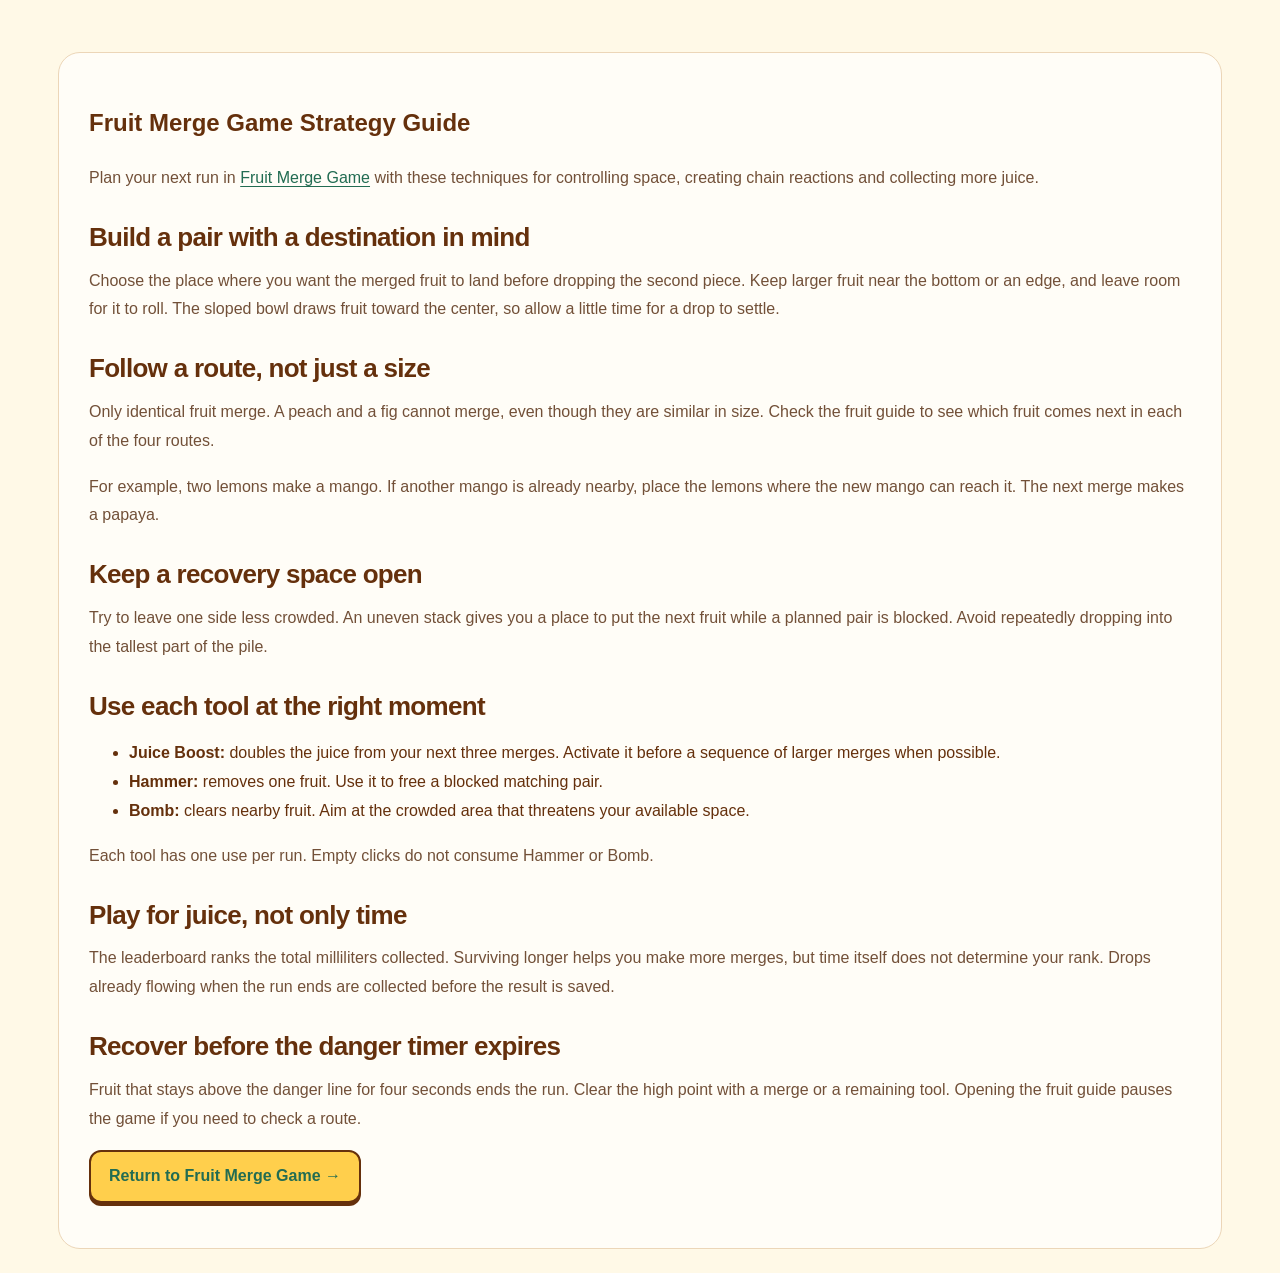
==== fruit-merge-en-v11/fruit-merge-game-strategy/index.html @ 3bbaaf9a "Add files via upload" ====
<!doctype html><html lang="en"><head><meta charset="utf-8"><meta name="viewport" content="width=device-width,initial-scale=1"><title>Fruit Merge Game Strategy Guide</title><meta name="description" content="Fruit Merge Game Strategy Guide: controls, fruit merging and practical guidance for this browser game."><link rel="stylesheet" href="../style.css"></head><body><main class="app"><article class="article"><h1>Fruit Merge Game Strategy Guide</h1>
<p>Plan your next run in <a href="../index.html">Fruit Merge Game</a> with these techniques for controlling space, creating chain reactions and collecting more juice.</p>
<h2>Build a pair with a destination in mind</h2><p>Choose the place where you want the merged fruit to land before dropping the second piece. Keep larger fruit near the bottom or an edge, and leave room for it to roll. The sloped bowl draws fruit toward the center, so allow a little time for a drop to settle.</p>
<h2>Follow a route, not just a size</h2><p>Only identical fruit merge. A peach and a fig cannot merge, even though they are similar in size. Check the fruit guide to see which fruit comes next in each of the four routes.</p><p>For example, two lemons make a mango. If another mango is already nearby, place the lemons where the new mango can reach it. The next merge makes a papaya.</p>
<h2>Keep a recovery space open</h2><p>Try to leave one side less crowded. An uneven stack gives you a place to put the next fruit while a planned pair is blocked. Avoid repeatedly dropping into the tallest part of the pile.</p>
<h2>Use each tool at the right moment</h2><ul><li><strong>Juice Boost:</strong> doubles the juice from your next three merges. Activate it before a sequence of larger merges when possible.</li><li><strong>Hammer:</strong> removes one fruit. Use it to free a blocked matching pair.</li><li><strong>Bomb:</strong> clears nearby fruit. Aim at the crowded area that threatens your available space.</li></ul><p>Each tool has one use per run. Empty clicks do not consume Hammer or Bomb.</p>
<h2>Play for juice, not only time</h2><p>The leaderboard ranks the total milliliters collected. Surviving longer helps you make more merges, but time itself does not determine your rank. Drops already flowing when the run ends are collected before the result is saved.</p>
<h2>Recover before the danger timer expires</h2><p>Fruit that stays above the danger line for four seconds ends the run. Clear the high point with a merge or a remaining tool. Opening the fruit guide pauses the game if you need to check a route.</p>
<p><a class="primary inline-cta" href="../index.html">Return to Fruit Merge Game →</a></p>
</article></main></body></html>
---- fruit-merge-en-v11/style.css ----
:root{--ink:#183b40;--paper:#fbfdf5;--mint:#e1f3ed;--line:#c5ded3}*{box-sizing:border-box}body{margin:0;background:var(--mint);color:var(--ink);font-family:ui-rounded,"Trebuchet MS",Arial,sans-serif}button,input{font:inherit;color:inherit}button{cursor:pointer;touch-action:manipulation}button:active{transform:translateY(2px);box-shadow:none}button:focus-visible,input:focus-visible,canvas:focus-visible,summary:focus-visible{outline:3px solid #e26a37;outline-offset:4px}.app{max-width:1240px;margin:auto;padding:24px 28px}.topbar{display:flex;align-items:center;justify-content:space-between;gap:24px;margin-bottom:22px}.brand{font-size:clamp(25px,3vw,42px);letter-spacing:-1.5px;margin:0;line-height:1.2;font-weight:900}.brand>span:first-child{color:#e58b13;text-shadow:1px 1px #855631}.leaf{color:#529255;font-size:29px;margin-left:10px}nav{display:flex;gap:12px}.small-button{border:2px solid var(--ink);background:#fcfef9;border-radius:15px;min-height:48px;padding:10px 19px;font-size:16px;font-weight:800;box-shadow:0 3px 0 var(--ink)}.layout{display:grid;grid-template-columns:minmax(0,760px) minmax(270px,1fr);gap:20px;align-items:stretch}.game-column{background:var(--paper);border:3px solid var(--ink);border-radius:24px;box-shadow:0 5px 0 var(--ink);overflow:hidden;min-width:0}.game-meta{display:flex;align-items:center;justify-content:space-between;padding:15px 24px 12px;border-bottom:1px solid #e0eada;font-size:17px;font-weight:700}.game-meta b{font:900 27px/1.2 ui-rounded,"Trebuchet MS",sans-serif;margin-left:5px;font-variant-numeric:tabular-nums}.game{position:relative;isolation:isolate;aspect-ratio:760/843}canvas{display:block;width:100%;height:100%;touch-action:none}.tools{position:absolute;right:1.7%;top:9%;width:13%;display:flex;flex-direction:column;gap:17px}.tool{height:132px;min-height:92px;background:#fff4d0;border:3px solid var(--ink);border-radius:20px;box-shadow:0 5px 0 var(--ink);display:flex;flex-direction:column;align-items:center;justify-content:center;gap:6px;width:100%}.tool svg{height:46px;width:46px;fill:none;stroke:var(--ink);stroke-width:3;stroke-linecap:round;stroke-linejoin:round}.tool b{font-size:13px;white-space:nowrap}.tool span{font-size:15px;background:#ffffffbd;border-radius:20px;padding:3px 10px;white-space:nowrap}.hammer{background:#ffe3e9}.bomb{background:#dceced}.tool[aria-pressed=true]{outline:3px solid #ed8740;outline-offset:3px;background:#ffd35a;transform:translateY(3px);box-shadow:0 2px 0 var(--ink)}.tool:disabled{opacity:.48;filter:grayscale(.8);cursor:default}.tool[aria-pressed=true]:disabled{opacity:1;filter:none}.game-caption{min-height:43px;padding:4px 22px 16px;font-size:14px;line-height:1.5}.leaderboard{background:#fbfefa;border:2px solid #537a79;border-radius:23px;padding:25px 22px;display:flex;flex-direction:column}.leaderboard h2{font-size:29px;letter-spacing:-1px;margin:0;white-space:nowrap}.leaderboard h2>span{color:#e9ac20;font-size:38px;vertical-align:-3px}.ranking-subtitle{font-size:14px;margin:8px 0 15px;text-align:center;color:#4f6c6c}.local-badge{align-self:flex-end;background:#e0f1eb;padding:6px 12px;border-radius:20px;font-size:12px;margin-bottom:22px}.player-label{font-size:13px;font-weight:700;margin-bottom:5px}input{background:white;border:1px solid #9cbeb0;border-radius:10px;padding:10px;width:100%;font-size:16px;min-height:42px}input:disabled{color:#456659;background:#ecf4ef}#nameHelp{font-size:11px;margin-top:6px;color:#608078}table{width:100%;border-collapse:collapse;margin-top:22px;font-size:14px;table-layout:fixed}th{font-size:12px;color:#45655d;padding:12px 8px;background:#e6f1e9;text-align:left;font-weight:600}th:first-child{border-radius:10px 0 0 10px;width:22%}th:last-child{border-radius:0 10px 10px 0;width:28%;text-align:right}td{padding:15px 8px;overflow-wrap:anywhere;font-variant-numeric:tabular-nums}td:last-child{text-align:right;font-weight:800;white-space:nowrap}td:first-child{font-weight:800}tr:nth-child(even){background:#eff6f0}tr:first-child td:first-child{color:#b97b16}.current-run{background:#dff3e5;display:flex;justify-content:space-between;align-items:center;padding:18px;border-radius:16px;margin-top:auto;gap:10px;font-weight:800}.current-run strong{font-size:26px;font-variant-numeric:tabular-nums}.empty-ranking{font-size:15px;line-height:1.8;text-align:center;color:#668277;padding:24px 5px;margin:0 0 24px}.ranking-note{font-size:12px;color:#55736d;line-height:1.7;text-align:center}.storage-note{font-size:12px;color:#a3512f;line-height:1.5;margin:0}.mini-stats{border-top:1px solid var(--line);padding-top:15px;margin-top:8px;font-size:12px;color:#58756b;display:grid;gap:7px}.mini-stats>div{display:flex;justify-content:space-between}.article{margin-top:28px;border:1px solid #c4e5da;border-radius:22px;background:#fff;padding:28px 30px;font-size:16px;line-height:1.8}.article h2{font-size:26px;line-height:1.3;margin:28px 0 12px;letter-spacing:-.7px}.article>h2:first-child{font-size:33px;margin-top:0}.article p{color:#49605e;margin:8px 0 17px}.article-intro{display:grid;grid-template-columns:1fr 1fr;gap:25px;margin:24px 0}.article-intro img{width:100%;height:auto;align-self:center;border-radius:16px}.article-intro>div{background:#eff7f1;border-radius:16px;padding:18px}.article-intro h2{font-size:23px;margin-top:0}.steps{padding-left:26px;line-height:1.6}.steps li{padding:5px 0 8px 3px}.tips{display:grid;grid-template-columns:repeat(3,1fr);gap:20px;background:#f4faf5;border:1px solid #dfede3;border-radius:16px;padding:20px}.tips b{font-size:15px}.tips p{font-size:14px;margin:6px 0 0}details{border-top:1px solid #dbe9df;padding:14px 0}summary{cursor:pointer;font-weight:700}details p{font-size:15px}footer{text-align:center;font-size:12px;color:#6d8a7b;padding-top:22px}.overlay{position:absolute;inset:0;z-index:5;background:#e5efe7df;display:grid;place-items:center;backdrop-filter:blur(5px)}[hidden]{display:none!important}.dialog-card{width:85%;max-width:350px;background:var(--paper);border:3px solid var(--ink);border-radius:23px;padding:28px;text-align:center;box-shadow:5px 5px 0 var(--ink)}.dialog-card>span{font-size:11px;letter-spacing:2px;color:#52816b}.dialog-card h2{font-size:30px;margin:17px 0}.dialog-card p{font-size:15px;line-height:1.8}.dialog-card button{width:100%;margin-top:12px}.primary{background:#ffcf4c;border:2px solid var(--ink);border-radius:12px;min-height:48px;font-size:16px;font-weight:800;box-shadow:0 3px 0 var(--ink)}dialog{width:min(900px,94vw);max-height:88vh;border:2px solid var(--ink);background:var(--paper);color:var(--ink);border-radius:24px;padding:28px;box-shadow:6px 6px 0 #23383b}dialog::backdrop{background:#1c383e90;backdrop-filter:blur(5px)}.guide-header{display:flex;justify-content:space-between;align-items:center;gap:15px}.guide-header h2{margin:12px 0;font-size:26px}.eyebrow{font-size:11px;letter-spacing:2px;color:#50816b}dialog p,.guide-note{font-size:14px;line-height:1.8;color:#536a66}.fruit-route{display:grid;grid-template-columns:repeat(var(--route-count,8),1fr);gap:6px;border-top:1px solid var(--line);padding:14px 0}.fruit-cell{text-align:center;min-width:0}.fruit-cell canvas{max-width:100px;margin:auto;width:100%;aspect-ratio:1;height:auto}.fruit-cell span{font-size:12px}.fruit-cell small{display:block;font-size:10px;color:#718981;margin-top:4px}.guide-note{padding-top:15px;border-top:1px solid var(--line)}
@media(max-width:1100px){.app{padding:18px}.layout{grid-template-columns:minmax(0,1fr) 270px;gap:14px}.leaderboard{padding:19px 16px}.leaderboard h2{font-size:25px}.tool{height:110px;border-radius:16px;gap:3px}.tool svg{width:34px;height:34px}.tool b{font-size:11px}.tool span{font-size:12px;padding:3px 7px}.small-button{padding:9px 12px;font-size:14px}.topbar{gap:15px}.game-meta{padding:14px 17px;font-size:14px}.game-meta b{font-size:23px}}
@media(max-width:850px){.app{max-width:730px;padding:16px}.topbar{flex-wrap:wrap;gap:16px;margin-bottom:18px}.brand{font-size:34px}.topbar nav{width:100%;justify-content:flex-end}.layout{grid-template-columns:1fr;gap:22px}.tools{gap:14px}.tool{height:116px}.tool svg{width:40px;height:40px}.tool b{font-size:12px}.tool span{font-size:14px}.leaderboard{padding:22px}.leaderboard h2{font-size:29px}.current-run{margin-top:22px}.leaderboard input{max-width:300px}.article{padding:22px}.article-intro{grid-template-columns:1fr}.tips{grid-template-columns:1fr}.article>h2:first-child{font-size:28px}.fruit-route{grid-template-columns:repeat(4,1fr);gap:10px}}
@media(max-width:480px){.app{padding:12px 8px}.brand{font-size:29px}.topbar{padding:0 5px;gap:12px}.topbar nav{justify-content:space-between;gap:9px}.small-button{padding:8px 12px;font-size:13px;min-height:44px;border-radius:12px}.game-column{border-width:2px;border-radius:18px}.game-meta{padding:12px;font-size:12px}.game-meta b{font-size:22px;margin-left:2px}.tools{right:1.2%;width:13.4%;min-width:48px;gap:12px;top:7%}.tool{height:83px;min-height:83px;border-width:2px;border-radius:12px;box-shadow:0 3px 0 var(--ink);gap:3px}.tool svg{width:29px;height:29px}.tool b{font-size:10px;white-space:normal;line-height:1.05}.tool span{font-size:11px;padding:2px 6px}.game-caption{font-size:12px;padding:3px 12px 12px;min-height:38px}.article{padding:20px 17px}.article h2{font-size:23px}.article>h2:first-child{font-size:26px}.article-intro>div{padding:15px}.leaderboard{border-radius:18px}dialog{padding:18px}.guide-header h2{font-size:22px}}
.page-intro{font-size:16px;line-height:1.65;color:#49605e;margin:0 0 12px;max-width:960px}.layout{margin-top:22px}.article h3{font-size:20px;line-height:1.4;margin:25px 0 10px}.article a{color:#226c52;text-underline-offset:3px}.article a:hover{color:#974d22}.inline-cta{display:inline-block;text-decoration:none;padding:10px 18px}.fruit-orders{padding-left:24px;line-height:1.8}.fruit-orders li{margin:10px 0}
/* Sunny character edition */
:root{--ink:#65300c;--paper:#fff8da;--mint:#fff6d5;--line:#edce91}body{background:#fff9e7}.app{max-width:1220px}.brand{color:#924010}.brand>span:first-child{color:#f68d07}.topbar{flex-wrap:wrap;gap:16px}.topbar nav{flex-wrap:wrap;gap:8px}.small-button{border-color:#b95710;background:linear-gradient(#fff7bb,#ffd04d);box-shadow:0 3px 0 #b95710;font-size:13px;padding:9px 12px}.layout{display:block}.game-column{display:grid;grid-template-columns:190px minmax(0,1fr);background:linear-gradient(150deg,#ffd736,#ff9a2d 60%,#ffc313);border:3px solid #f2a025;box-shadow:0 5px 0 #d87311;border-radius:28px}.game-meta{grid-column:1;grid-row:1;padding:36px 12px;display:flex;flex-direction:column;justify-content:flex-start;gap:22px;align-items:stretch;border:0;text-align:center;font-size:18px}.game-meta>span{background:linear-gradient(#cf4a00,#f88613);border:4px solid #ffec82;border-radius:20px;box-shadow:0 4px 0 #ba5711;color:#fff6c9;padding:12px 4px;text-transform:uppercase;font-weight:900}.game-meta b{display:block;font-size:32px;color:white;margin:4px 0 0;text-shadow:1px 3px #ad4b08}.sunny-label{font-size:22px;line-height:1.2;font-weight:900;color:#9c4913;text-shadow:1px 1px #fff396}.rail-fruits{margin-top:auto}.rail-fruits canvas{width:100%;height:auto}.rail-hint{font-size:14px;color:#87471c;line-height:1.5}.game{grid-column:2;grid-row:1}.game-caption{grid-column:1/-1;text-align:center;color:#72360c;font-weight:700;padding:10px 15px;min-height:42px;background:#fff3a843}.tools{top:12%;right:2%;width:14%;gap:20px}.tool,.hammer,.bomb{background:linear-gradient(140deg,#fff36c,#ffbf00);border-color:#e9840e;box-shadow:0 5px 0 #d5790b;border-radius:19px;height:124px;position:relative;color:#5b2a09}.tool svg{width:42px;height:42px;stroke:#542d17}.tool b{font-size:12px}.tool span{background:#83c914;color:#fff;font-weight:900;box-shadow:0 2px 0 #4e9b14;border:2px solid #d5f589;font-size:12px}.tool[aria-pressed=true]{outline-color:#fff;box-shadow:0 0 0 6px #ff7931}.tool:disabled{opacity:.4}.scores-panel{margin-top:25px;border:2px solid #edc68d;border-radius:20px;padding:0;background:#fff9e7}.scores-panel>summary{padding:20px;font-size:22px;list-style-position:inside}.scores-panel>summary span{font-size:13px;font-weight:400;float:right;line-height:28px}.leaderboard{border:0;background:#fffdf3;border-radius:20px;padding:24px;display:grid;grid-template-columns:1fr 1fr;column-gap:28px}.leaderboard table,.empty-ranking{grid-column:1/-1}.leaderboard h2{font-size:26px}.ranking-subtitle{text-align:left}.local-badge{background:#ffe6a2}.current-run{background:#ffedb6}.leaderboard small{line-height:1.5}th{background:#ffedc1;color:#724b27}tr:nth-child(even){background:#fff5da}.ranking-note,.mini-stats{color:#80572d}.page-intro{margin:26px 0 10px;color:#725038}.article{border-color:#ecd6b8;background:#fffdf7}.article p{color:#725038}.overlay{background:#ffcb59d9}.dialog-card{background:#fff8d9}.share-actions{display:flex;flex-wrap:wrap;gap:10px;justify-content:center}.share-actions button,.share-actions a{min-height:44px;padding:10px 14px}.share-actions a{border-radius:12px;background:#ffdf72;color:#65300c;text-decoration:none;font-weight:700}.share-preview{display:block;width:min(100%,420px);height:auto;margin:15px auto;border-radius:20px}.share-link{width:100%;margin:10px 0 15px}.share-heading{display:flex;justify-content:space-between;align-items:center;gap:12px}#shareDialog{max-width:650px}#shareStatus{min-height:24px;text-align:center;font-size:13px}.topbar button[aria-pressed=false]{background:#f0e4d0;color:#846c4a}footer{color:#8c6744}
@media(max-width:850px){.app{max-width:900px}.game-column{grid-template-columns:140px 1fr}.game-meta{padding:30px 9px}.game-meta b{font-size:26px}.sunny-label{font-size:17px}.tool{height:102px;min-height:90px;gap:3px}.tool svg{width:32px;height:32px}.tools{gap:16px}.tool b{font-size:10px}.leaderboard{display:flex}.scores-panel>summary span{float:none;display:block;padding-left:22px}}
@media(max-width:600px){.app{padding:12px 8px}.topbar nav{width:100%;justify-content:flex-start}.brand{font-size:30px}.small-button{font-size:12px;padding:8px 10px}.game-column{display:block;border-radius:20px}.game-meta{display:flex;flex-direction:row;justify-content:space-between;padding:12px;gap:12px}.game-meta>span{padding:6px 15px;font-size:12px;border-width:2px;flex:1;border-radius:12px}.game-meta b{font-size:23px;display:inline;margin-left:8px}.sunny-label,.rail-fruits,.rail-hint{display:none}.tools{top:12%;right:1%;width:14%;gap:12px}.tool{height:82px;min-height:74px;border-width:2px;gap:2px;border-radius:12px}.tool svg{height:28px;width:28px}.tool b{font-size:9px;white-space:normal}.tool span{font-size:10px;padding:2px 5px}.game-caption{font-size:11px;padding:8px}.page-intro{font-size:15px}.scores-panel>summary{font-size:20px}.leaderboard h2{font-size:26px}}
@media(prefers-reduced-motion:reduce){*{scroll-behavior:auto}}
.player-controls{grid-column:1/-1;display:flex;align-items:center;gap:10px;flex-wrap:wrap;padding:12px 20px;background:#fff3bdc0;font-size:13px}.player-controls input{width:150px;min-height:40px;border-color:#d6a34b}.player-controls small{max-width:180px;font-size:11px}.player-controls .mini-stats{display:flex;gap:15px;margin:0 0 0 auto;padding:0;border:0;font-size:13px}.player-controls .mini-stats>span{white-space:nowrap}#scoresDialog{width:min(620px,94vw)}#scoresFrame{display:block;border:0;width:100%;height:440px;background:#fff8da;border-radius:12px;margin-top:16px}@media(max-width:600px){.player-controls{padding:10px 12px}.player-controls .mini-stats{width:100%;justify-content:space-between;margin:0}}
/* v9: quiet controls and native image saving */
.topbar{margin-bottom:16px}.game-column{grid-template-columns:180px minmax(0,1fr) 70px}.icon-toolbar{grid-column:3;grid-row:1;display:flex;flex-direction:column;align-items:center;gap:14px;padding:20px 8px;align-self:start}.round-control{position:relative;display:grid;place-items:center;flex-shrink:0;width:52px;height:52px;border-radius:50%;border:2px solid #dc173a;background:radial-gradient(ellipse at 30% 18%,#ffb4b3 0%,#ff5a6b 30%,#ed173e 63%,#ad0824 100%);box-shadow:0 4px 0 #a60c26,inset 0 2px 2px #ffffff99;color:#fff;font-size:32px;line-height:1;font-weight:900;padding:8px}.round-control:active{transform:translateY(3px);box-shadow:0 1px 0 #a60c26}.round-control svg{width:30px;height:30px;fill:white;stroke:white;stroke-width:2.7;stroke-linecap:round;stroke-linejoin:round}.round-control svg .sound-wave{fill:none;stroke-width:2}.round-control[aria-pressed=false]:not(#fullscreen)::after{content:'';position:absolute;width:32px;height:3px;background:white;transform:rotate(-42deg);box-shadow:0 1px 1px #b82035;pointer-events:none}.name-card{text-align:left;color:#74350c}.name-card label{display:block;font-size:19px;font-weight:900;margin-bottom:8px}.name-card input{display:block;width:100%;min-height:46px;border:2px solid #efb846;background:#fff8d9;color:#65300c;border-radius:13px;font-weight:700}.game-meta{padding:26px 12px;gap:24px}.player-controls .mini-stats{margin:0;width:100%;justify-content:center;gap:24px}.settings-actions{display:grid;grid-template-columns:1fr 1fr;gap:14px;margin-top:20px}.settings-actions button{min-height:52px;font-size:16px}#settingsDialog{max-width:430px}.social-top{margin:16px 0}.social-top a{flex:1;text-align:center}.share-preview{touch-action:auto;user-select:auto;-webkit-user-select:auto;-webkit-touch-callout:default;max-width:100%;height:auto}.save-hint{text-align:center;font-size:16px;font-weight:bold;margin:16px 0}.save-hint small{display:block;font-size:12px;line-height:1.5;font-weight:400;margin-top:6px}.share-link-row{display:flex;gap:10px;align-items:center;margin:15px 0}.share-link-row input{min-width:0;flex:1}.share-link-row button{white-space:nowrap}.sr-only{position:absolute;width:1px;height:1px;overflow:hidden;clip:rect(0,0,0,0)}.game-column:fullscreen,.game-column.expanded-game{overflow:auto;border-radius:0;max-width:none;width:100vw;height:100dvh;align-content:start;grid-template-columns:180px minmax(0,min(760px,calc((100dvh - 80px)*760/843))) 70px;justify-content:center}.expanded-game{position:fixed;inset:0;z-index:30}.game-column:fullscreen .game,.expanded-game .game{width:100%}
@media(max-width:850px){.game-column{grid-template-columns:130px minmax(0,1fr) 58px}.icon-toolbar{padding:20px 5px;gap:13px}.round-control{width:46px;height:46px;font-size:28px}.game-meta{padding:24px 10px}.name-card label{font-size:16px}}
@media(max-width:600px){.game-column{display:grid;grid-template-columns:minmax(0,1fr) 46px}.game-meta{grid-column:1/-1;grid-row:1;display:grid;grid-template-columns:1.15fr 1fr 1fr;gap:8px;padding:10px;align-items:end}.name-card{display:block}.name-card label{font-size:12px;margin-bottom:4px}.name-card input{min-height:38px;height:38px;padding:7px;font-size:14px}.game-meta>span{padding:6px 4px;font-size:10px;margin:0}.game-meta b{display:block;font-size:19px;margin:3px 0 0}.game{grid-column:1;grid-row:2}.icon-toolbar{grid-column:2;grid-row:2;padding:12px 3px;gap:12px}.round-control{width:38px;height:38px;font-size:24px;padding:5px}.round-control svg{width:24px;height:24px}.tools{width:15%;right:1%;gap:10px}.tool{height:70px;min-height:64px}.tool svg{height:23px;width:23px}.tool b{font-size:8px}.tool span{font-size:9px}.player-controls{grid-column:1/-1}.player-controls .mini-stats{gap:14px;font-size:12px}.game-column:fullscreen,.game-column.expanded-game{display:grid;grid-template-columns:minmax(0,1fr) 46px;align-content:start}.share-link-row{gap:7px}.share-link-row button{padding:8px;font-size:12px}.social-top a{font-size:13px;padding:10px 6px}.settings-actions button{font-size:14px}}
/* Numbered layout: score above, actions top-right, live ranking on the left. */
.game-topline{display:flex;align-items:center;justify-content:space-between;gap:18px;margin:10px 0 18px}.top-score{display:flex;gap:12px;align-items:center}.hud-score,.hud-time{display:block;border:2px solid #f5bd58;border-radius:17px;background:linear-gradient(#cd4d04,#fa8c10);color:#fff4cc;padding:10px 20px;font-size:14px;font-weight:900;text-transform:uppercase;box-shadow:0 3px 0 #b85d13}.top-score b{font-size:29px;margin-left:10px;color:#fff;font-variant-numeric:tabular-nums}.hud-time b{font-size:22px}.game-topline .icon-toolbar{display:flex;flex-direction:row;padding:0;gap:12px;align-self:auto}.game-column{grid-template-columns:210px minmax(0,1fr)}.game-meta{padding:22px 10px;gap:16px;min-height:0}#scoresFrame{height:590px;min-height:380px;flex:1;margin-top:0;background:#fff8da;border:1px solid #efbd64;border-radius:14px}.name-card{padding:0 4px}.game-column:fullscreen,.game-column.expanded-game{grid-template-columns:210px minmax(0,min(760px,calc((100dvh - 80px)*760/843)))}.game-topline:has(+.layout .expanded-game){position:fixed;top:8px;right:12px;z-index:40;background:#fff4c2;border-radius:18px;padding:8px}.settings-actions #sound{justify-self:center}.settings-actions #sound::after{pointer-events:none}
@media(max-width:850px){.game-column{grid-template-columns:170px minmax(0,1fr)}.game-meta{padding:16px 8px}.top-score b{font-size:25px}.hud-score,.hud-time{padding:9px 13px}}
@media(max-width:600px){.game-topline{gap:8px;flex-wrap:wrap}.top-score{gap:8px}.hud-score,.hud-time{padding:7px 10px;font-size:10px}.top-score b{font-size:22px;margin-left:6px}.hud-time b{font-size:17px}.game-topline .icon-toolbar{gap:8px;margin-left:auto}.game-column{display:flex;flex-direction:column}.game{order:0;width:100%}.game-meta{order:2;display:flex;flex-direction:column;align-items:stretch;padding:12px;gap:10px}.name-card{display:flex;align-items:center;gap:12px}.name-card input{width:180px}.name-card label{font-size:14px;margin:0}#scoresFrame{flex:none;height:420px;min-height:0;width:100%}.player-controls{order:1}.game-caption{order:3}.game-column:fullscreen,.game-column.expanded-game{display:flex;flex-direction:column}.game-column:fullscreen .game-meta,.expanded-game .game-meta{display:none}}
/* Fullscreen keeps controls visible and removes the ranking/name sidebar. */
.game-shell:fullscreen,.game-shell.expanded-game{position:fixed;inset:0;z-index:30;width:100vw;height:100dvh;max-width:none;background:linear-gradient(130deg,#ffd338,#ffac23);overflow:auto;display:flex;flex-direction:column;align-items:center;padding:8px 12px}.game-shell:fullscreen .game-meta,.game-shell.expanded-game .game-meta{display:none!important}.game-shell:fullscreen .game-topline,.game-shell.expanded-game .game-topline{position:static;width:min(1050px,100%);flex-shrink:0;margin:0 0 10px;padding:0;background:none}.game-shell:fullscreen .layout,.game-shell.expanded-game .layout{margin:0;width:min(100%,calc((100dvh - 100px)*760/843))}.game-shell:fullscreen .game-column,.game-shell.expanded-game .game-column{display:block;border:0;box-shadow:none}.game-shell:fullscreen .game,.game-shell.expanded-game .game{width:100%}.game-shell:fullscreen .player-controls,.game-shell.expanded-game .player-controls,.game-shell:fullscreen .game-caption,.game-shell.expanded-game .game-caption{display:none}.game-shell:fullscreen .top-score,.game-shell.expanded-game .top-score{gap:8px}@media(max-width:600px){.game-shell:fullscreen,.game-shell.expanded-game{padding:7px}.game-shell:fullscreen .game-topline,.game-shell.expanded-game .game-topline{gap:6px}.game-shell:fullscreen .layout,.game-shell.expanded-game .layout{width:min(100%,calc((100dvh - 126px)*760/843))}}
/* Consistent share, speaker-action and expand/collapse icons. */
.round-control .action-icon,.action-icon{fill:none;stroke:currentColor;stroke-width:2.8;stroke-linecap:round;stroke-linejoin:round}.round-control .speaker-icon{fill:none;stroke:currentColor;stroke-width:2.8;stroke-linecap:round;stroke-linejoin:round}.speaker-icon .speaker-body{fill:currentColor;stroke:none}.speaker-icon .speaker-detail{fill:none}#music::after,#sound::after{display:none!important}#overlayShare{display:flex;align-items:center;justify-content:center;gap:9px}#overlayShare .action-icon{width:24px;height:24px;flex-shrink:0}
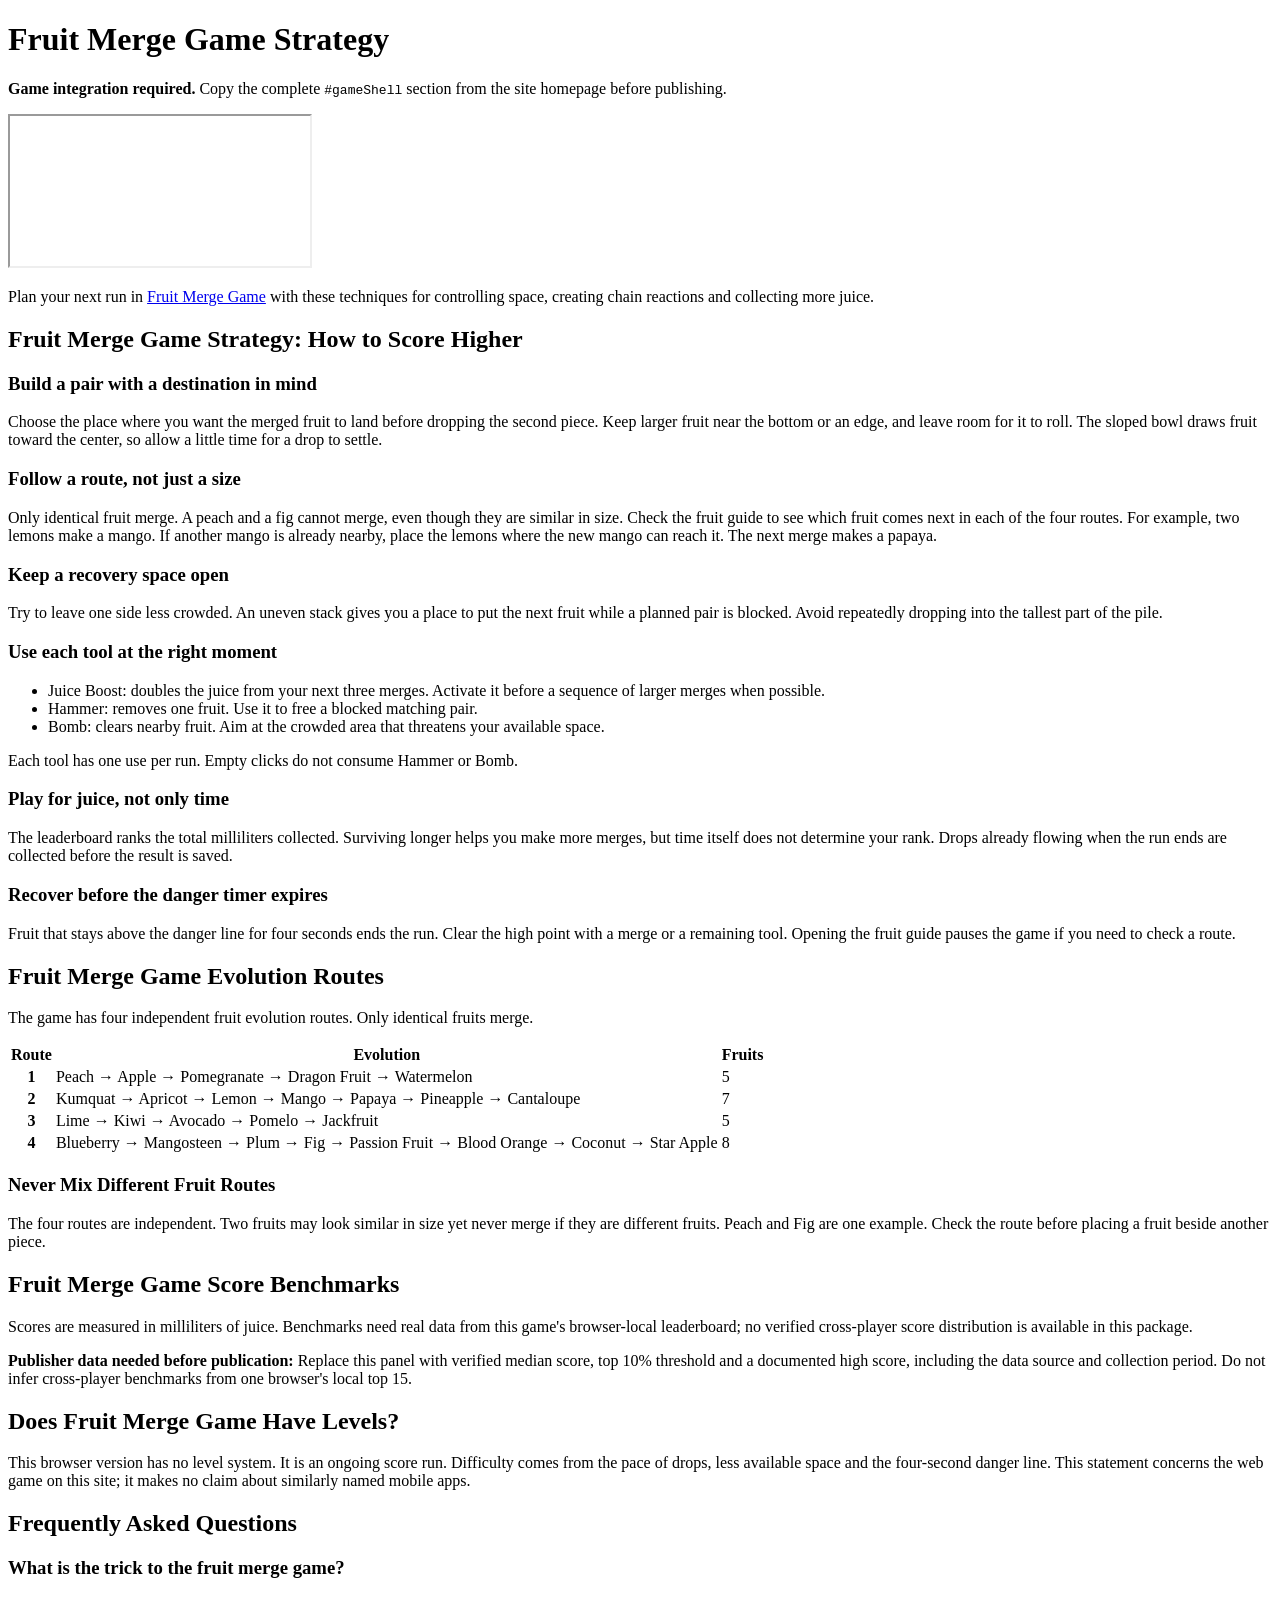
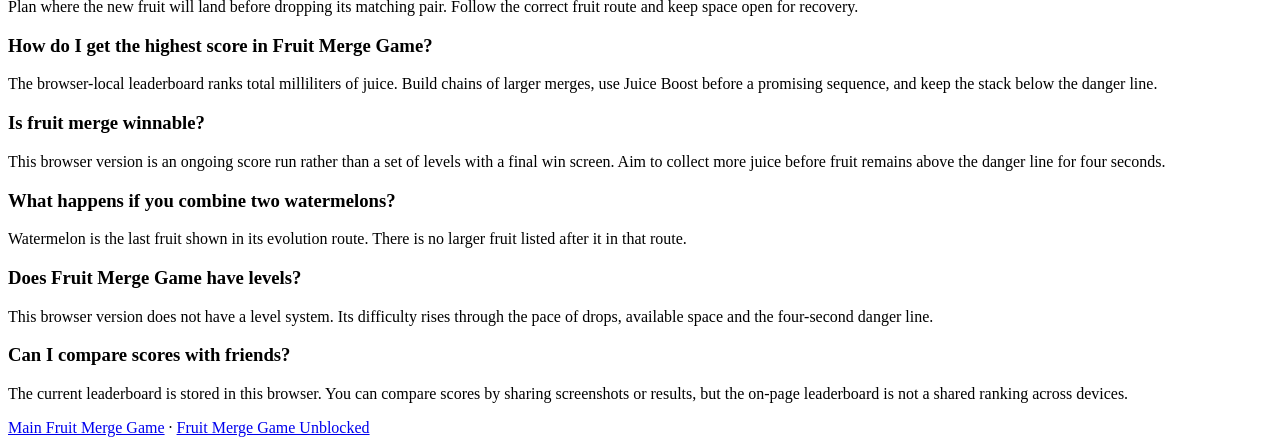
==== commit fd16143b: "Add files via upload" ====
--- a/fruit-merge-en-v11/fruit-merge-game-strategy/index.html
+++ b/fruit-merge-en-v11/fruit-merge-game-strategy/index.html
@@ -1,10 +1,55 @@
-<!doctype html><html lang="en"><head><meta charset="utf-8"><meta name="viewport" content="width=device-width,initial-scale=1"><title>Fruit Merge Game Strategy Guide</title><meta name="description" content="Fruit Merge Game Strategy Guide: controls, fruit merging and practical guidance for this browser game."><link rel="stylesheet" href="../style.css"></head><body><main class="app"><article class="article"><h1>Fruit Merge Game Strategy Guide</h1>
-<p>Plan your next run in <a href="../index.html">Fruit Merge Game</a> with these techniques for controlling space, creating chain reactions and collecting more juice.</p>
-<h2>Build a pair with a destination in mind</h2><p>Choose the place where you want the merged fruit to land before dropping the second piece. Keep larger fruit near the bottom or an edge, and leave room for it to roll. The sloped bowl draws fruit toward the center, so allow a little time for a drop to settle.</p>
-<h2>Follow a route, not just a size</h2><p>Only identical fruit merge. A peach and a fig cannot merge, even though they are similar in size. Check the fruit guide to see which fruit comes next in each of the four routes.</p><p>For example, two lemons make a mango. If another mango is already nearby, place the lemons where the new mango can reach it. The next merge makes a papaya.</p>
-<h2>Keep a recovery space open</h2><p>Try to leave one side less crowded. An uneven stack gives you a place to put the next fruit while a planned pair is blocked. Avoid repeatedly dropping into the tallest part of the pile.</p>
-<h2>Use each tool at the right moment</h2><ul><li><strong>Juice Boost:</strong> doubles the juice from your next three merges. Activate it before a sequence of larger merges when possible.</li><li><strong>Hammer:</strong> removes one fruit. Use it to free a blocked matching pair.</li><li><strong>Bomb:</strong> clears nearby fruit. Aim at the crowded area that threatens your available space.</li></ul><p>Each tool has one use per run. Empty clicks do not consume Hammer or Bomb.</p>
-<h2>Play for juice, not only time</h2><p>The leaderboard ranks the total milliliters collected. Surviving longer helps you make more merges, but time itself does not determine your rank. Drops already flowing when the run ends are collected before the result is saved.</p>
-<h2>Recover before the danger timer expires</h2><p>Fruit that stays above the danger line for four seconds ends the run. Clear the high point with a merge or a remaining tool. Opening the fruit guide pauses the game if you need to check a route.</p>
-<p><a class="primary inline-cta" href="../index.html">Return to Fruit Merge Game →</a></p>
-</article></main></body></html>+<!doctype html>
+<html lang="en"><head><meta charset="utf-8"><meta name="viewport" content="width=device-width, initial-scale=1">
+<title>Fruit Merge Game Strategy – How to Win and Score Higher</title>
+<meta name="description" content="Learn Fruit Merge Game strategy: four fruit evolution routes, scoring tips, tool timing, danger-line tactics and answers to common questions.">
+<link rel="canonical" href="https://fruitmergegame.net/fruit-merge-game-strategy/">
+<link rel="stylesheet" href="/style.css"><link rel="stylesheet" href="/fruit-merge-game-strategy/page.css">
+<script type="application/ld+json">{"@context":"https://schema.org","@type":"FAQPage","mainEntity":[{"@type":"Question","name":"What is the trick to the fruit merge game?","acceptedAnswer":{"@type":"Answer","text":"Plan where the new fruit will land before dropping its matching pair. Follow the correct fruit route and keep space open for recovery."}},{"@type":"Question","name":"How do I get the highest score in Fruit Merge Game?","acceptedAnswer":{"@type":"Answer","text":"The browser-local leaderboard ranks total milliliters of juice. Build chains of larger merges, use Juice Boost before a promising sequence, and keep the stack below the danger line."}},{"@type":"Question","name":"Is fruit merge winnable?","acceptedAnswer":{"@type":"Answer","text":"This browser version is an ongoing score run rather than a set of levels with a final win screen. Aim to collect more juice before fruit remains above the danger line for four seconds."}},{"@type":"Question","name":"What happens if you combine two watermelons?","acceptedAnswer":{"@type":"Answer","text":"Watermelon is the last fruit shown in its evolution route. There is no larger fruit listed after it in that route."}},{"@type":"Question","name":"Does Fruit Merge Game have levels?","acceptedAnswer":{"@type":"Answer","text":"This browser version does not have a level system. Its difficulty rises through the pace of drops, available space and the four-second danger line."}},{"@type":"Question","name":"Can I compare scores with friends?","acceptedAnswer":{"@type":"Answer","text":"The current leaderboard is stored in this browser. You can compare scores by sharing screenshots or results, but the on-page leaderboard is not a shared ranking across devices."}}]}</script></head><body><main class="strategy-page">
+<h1>Fruit Merge Game Strategy</h1>
+<section id="gameShell" class="game-shell-placeholder" aria-label="Fruit Merge Game">
+<!-- INTEGRATION REQUIRED: replace this entire section with the homepage's full #gameShell markup. -->
+<p><strong>Game integration required.</strong> Copy the complete <code>#gameShell</code> section from the site homepage before publishing.</p>
+<iframe title="Live top 15 scores in this browser" data-src="/rankings/index.html" loading="lazy"></iframe></section>
+<p>Plan your next run in <a href="/">Fruit Merge Game</a> with these techniques for controlling space, creating chain reactions and collecting more juice.</p>
+<section aria-labelledby="tips-heading"><h2 id="tips-heading">Fruit Merge Game Strategy: How to Score Higher</h2>
+<h3>Build a pair with a destination in mind</h3>
+<p>Choose the place where you want the merged fruit to land before dropping the second piece. Keep larger fruit near the bottom or an edge, and leave room for it to roll. The sloped bowl draws fruit toward the center, so allow a little time for a drop to settle.</p>
+<h3>Follow a route, not just a size</h3>
+<p>Only identical fruit merge. A peach and a fig cannot merge, even though they are similar in size. Check the fruit guide to see which fruit comes next in each of the four routes. For example, two lemons make a mango. If another mango is already nearby, place the lemons where the new mango can reach it. The next merge makes a papaya.</p>
+<h3>Keep a recovery space open</h3>
+<p>Try to leave one side less crowded. An uneven stack gives you a place to put the next fruit while a planned pair is blocked. Avoid repeatedly dropping into the tallest part of the pile.</p>
+<h3>Use each tool at the right moment</h3>
+<ul><li>Juice Boost: doubles the juice from your next three merges. Activate it before a sequence of larger merges when possible.</li><li>Hammer: removes one fruit. Use it to free a blocked matching pair.</li><li>Bomb: clears nearby fruit. Aim at the crowded area that threatens your available space.</li></ul>
+<p>Each tool has one use per run. Empty clicks do not consume Hammer or Bomb.</p>
+<h3>Play for juice, not only time</h3>
+<p>The leaderboard ranks the total milliliters collected. Surviving longer helps you make more merges, but time itself does not determine your rank. Drops already flowing when the run ends are collected before the result is saved.</p>
+<h3>Recover before the danger timer expires</h3>
+<p>Fruit that stays above the danger line for four seconds ends the run. Clear the high point with a merge or a remaining tool. Opening the fruit guide pauses the game if you need to check a route.</p></section>
+<section aria-labelledby="routes-heading"><h2 id="routes-heading">Fruit Merge Game Evolution Routes</h2>
+<p>The game has four independent fruit evolution routes. Only identical fruits merge.</p>
+<div class="table-scroll"><table><thead><tr><th scope="col">Route</th><th scope="col">Evolution</th><th scope="col">Fruits</th></tr></thead><tbody>
+<tr><th scope="row">1</th><td>Peach → Apple → Pomegranate → Dragon Fruit → Watermelon</td><td>5</td></tr>
+<tr><th scope="row">2</th><td>Kumquat → Apricot → Lemon → Mango → Papaya → Pineapple → Cantaloupe</td><td>7</td></tr>
+<tr><th scope="row">3</th><td>Lime → Kiwi → Avocado → Pomelo → Jackfruit</td><td>5</td></tr>
+<tr><th scope="row">4</th><td>Blueberry → Mangosteen → Plum → Fig → Passion Fruit → Blood Orange → Coconut → Star Apple</td><td>8</td></tr>
+</tbody></table></div><h3>Never Mix Different Fruit Routes</h3>
+<p>The four routes are independent. Two fruits may look similar in size yet never merge if they are different fruits. Peach and Fig are one example. Check the route before placing a fruit beside another piece.</p></section>
+<section aria-labelledby="benchmarks-heading"><h2 id="benchmarks-heading">Fruit Merge Game Score Benchmarks</h2>
+<p>Scores are measured in milliliters of juice. Benchmarks need real data from this game's browser-local leaderboard; no verified cross-player score distribution is available in this package.</p>
+<div class="data-pending" role="note"><strong>Publisher data needed before publication:</strong> Replace this panel with verified median score, top 10% threshold and a documented high score, including the data source and collection period. Do not infer cross-player benchmarks from one browser's local top 15.</div></section>
+<section aria-labelledby="levels-heading"><h2 id="levels-heading">Does Fruit Merge Game Have Levels?</h2>
+<p>This browser version has no level system. It is an ongoing score run. Difficulty comes from the pace of drops, less available space and the four-second danger line. This statement concerns the web game on this site; it makes no claim about similarly named mobile apps.</p></section>
+<section aria-labelledby="faq-heading"><h2 id="faq-heading">Frequently Asked Questions</h2><div class="faq-item"><h3>What is the trick to the fruit merge game?</h3><p>Plan where the new fruit will land before dropping its matching pair. Follow the correct fruit route and keep space open for recovery.</p></div>
+<div class="faq-item"><h3>How do I get the highest score in Fruit Merge Game?</h3><p>The browser-local leaderboard ranks total milliliters of juice. Build chains of larger merges, use Juice Boost before a promising sequence, and keep the stack below the danger line.</p></div>
+<div class="faq-item"><h3>Is fruit merge winnable?</h3><p>This browser version is an ongoing score run rather than a set of levels with a final win screen. Aim to collect more juice before fruit remains above the danger line for four seconds.</p></div>
+<div class="faq-item"><h3>What happens if you combine two watermelons?</h3><p>Watermelon is the last fruit shown in its evolution route. There is no larger fruit listed after it in that route.</p></div>
+<div class="faq-item"><h3>Does Fruit Merge Game have levels?</h3><p>This browser version does not have a level system. Its difficulty rises through the pace of drops, available space and the four-second danger line.</p></div>
+<div class="faq-item"><h3>Can I compare scores with friends?</h3><p>The current leaderboard is stored in this browser. You can compare scores by sharing screenshots or results, but the on-page leaderboard is not a shared ranking across devices.</p></div></section>
+<nav aria-label="Related pages"><a href="/">Main Fruit Merge Game</a> · <a href="/fruit-merge-game-unblocked/">Fruit Merge Game Unblocked</a></nav>
+</main>
+<!-- INTEGRATION REQUIRED: replace dialog contents with complete homepage dialogs. -->
+<dialog id="settingsDialog" aria-label="Settings"><p>Copy the complete homepage settings dialog here.</p></dialog>
+<dialog id="guide" aria-label="25 Fruits guide"><p>Copy the complete homepage fruit guide dialog here.</p></dialog>
+<dialog id="shareDialog" aria-label="Share"><p>Share this page:</p><a href="https://fruitmergegame.net/fruit-merge-game-strategy/">https://fruitmergegame.net/fruit-merge-game-strategy/</a></dialog>
+<script src="/fruits.js"></script><script src="/engine.js"></script><script src="/leaderboard.js"></script><script src="/audio.js"></script><script src="/share.js"></script><script src="/game.js"></script>
+</body></html>
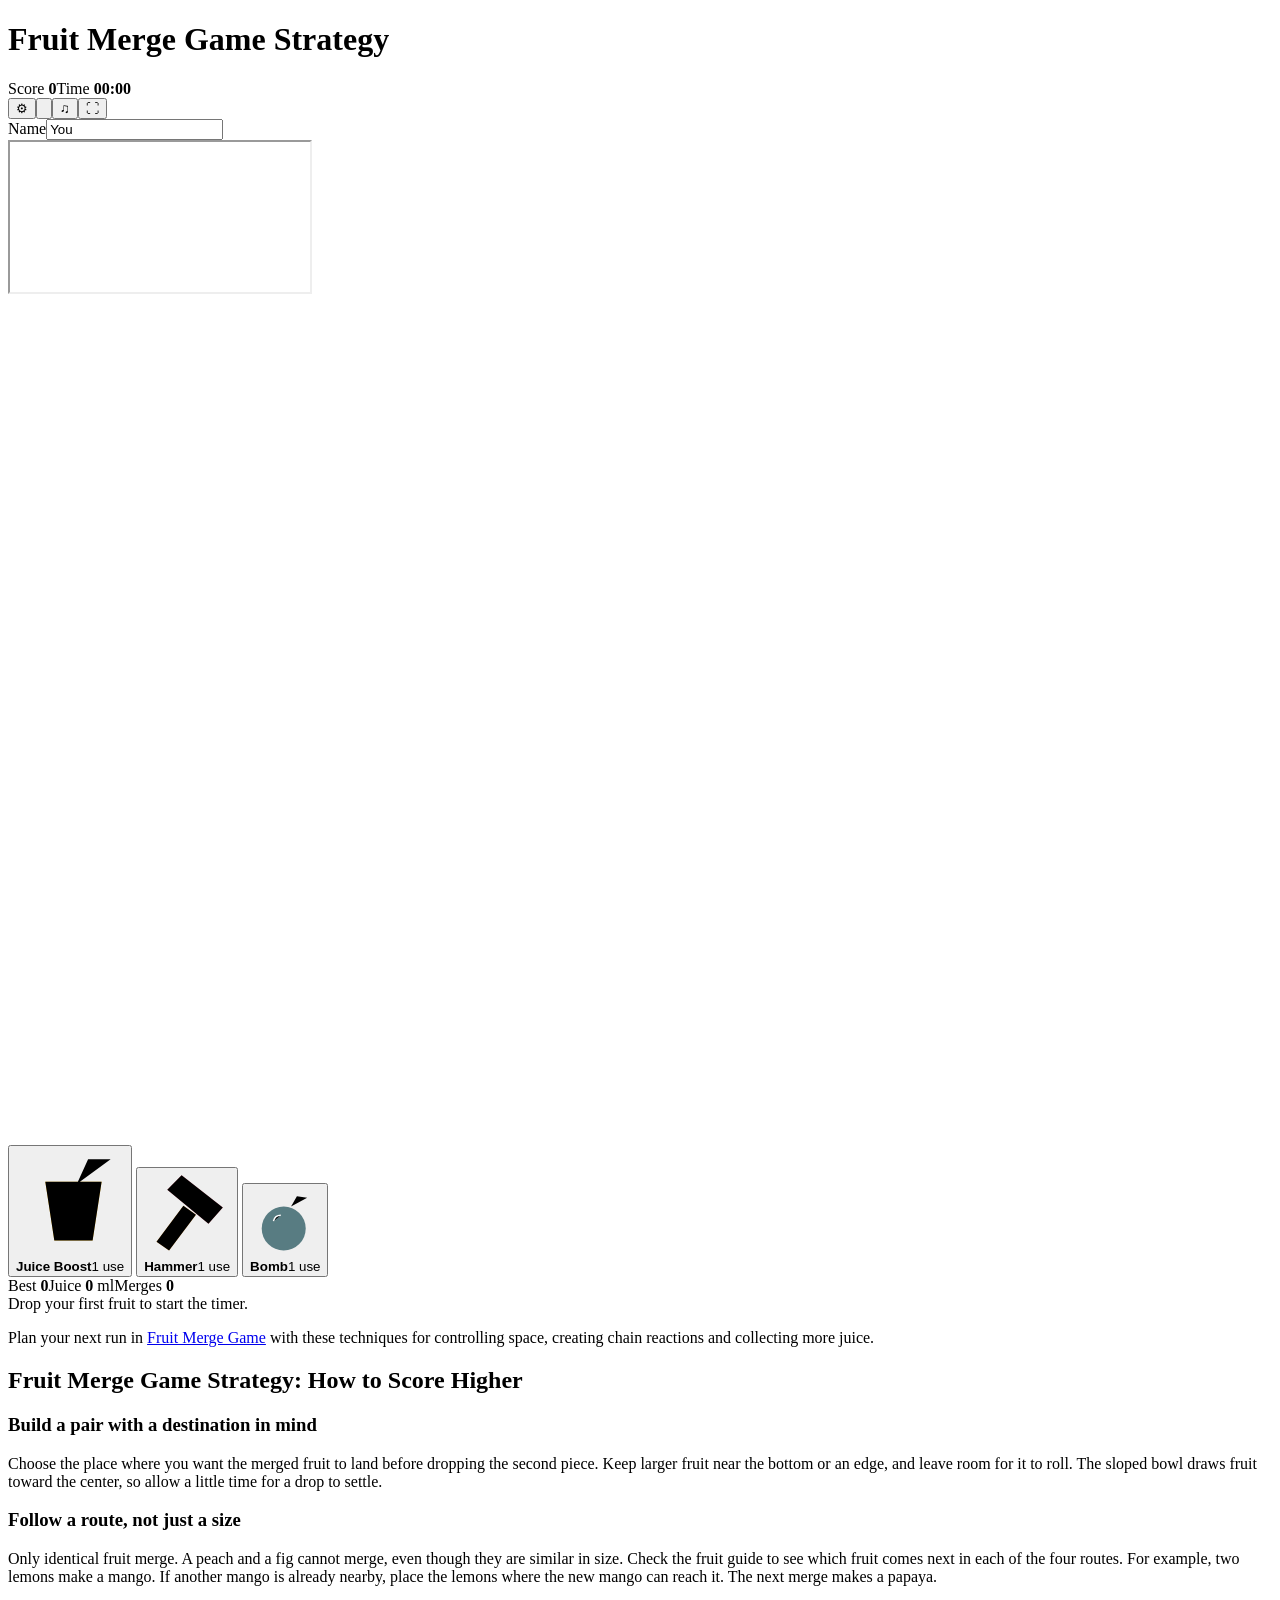
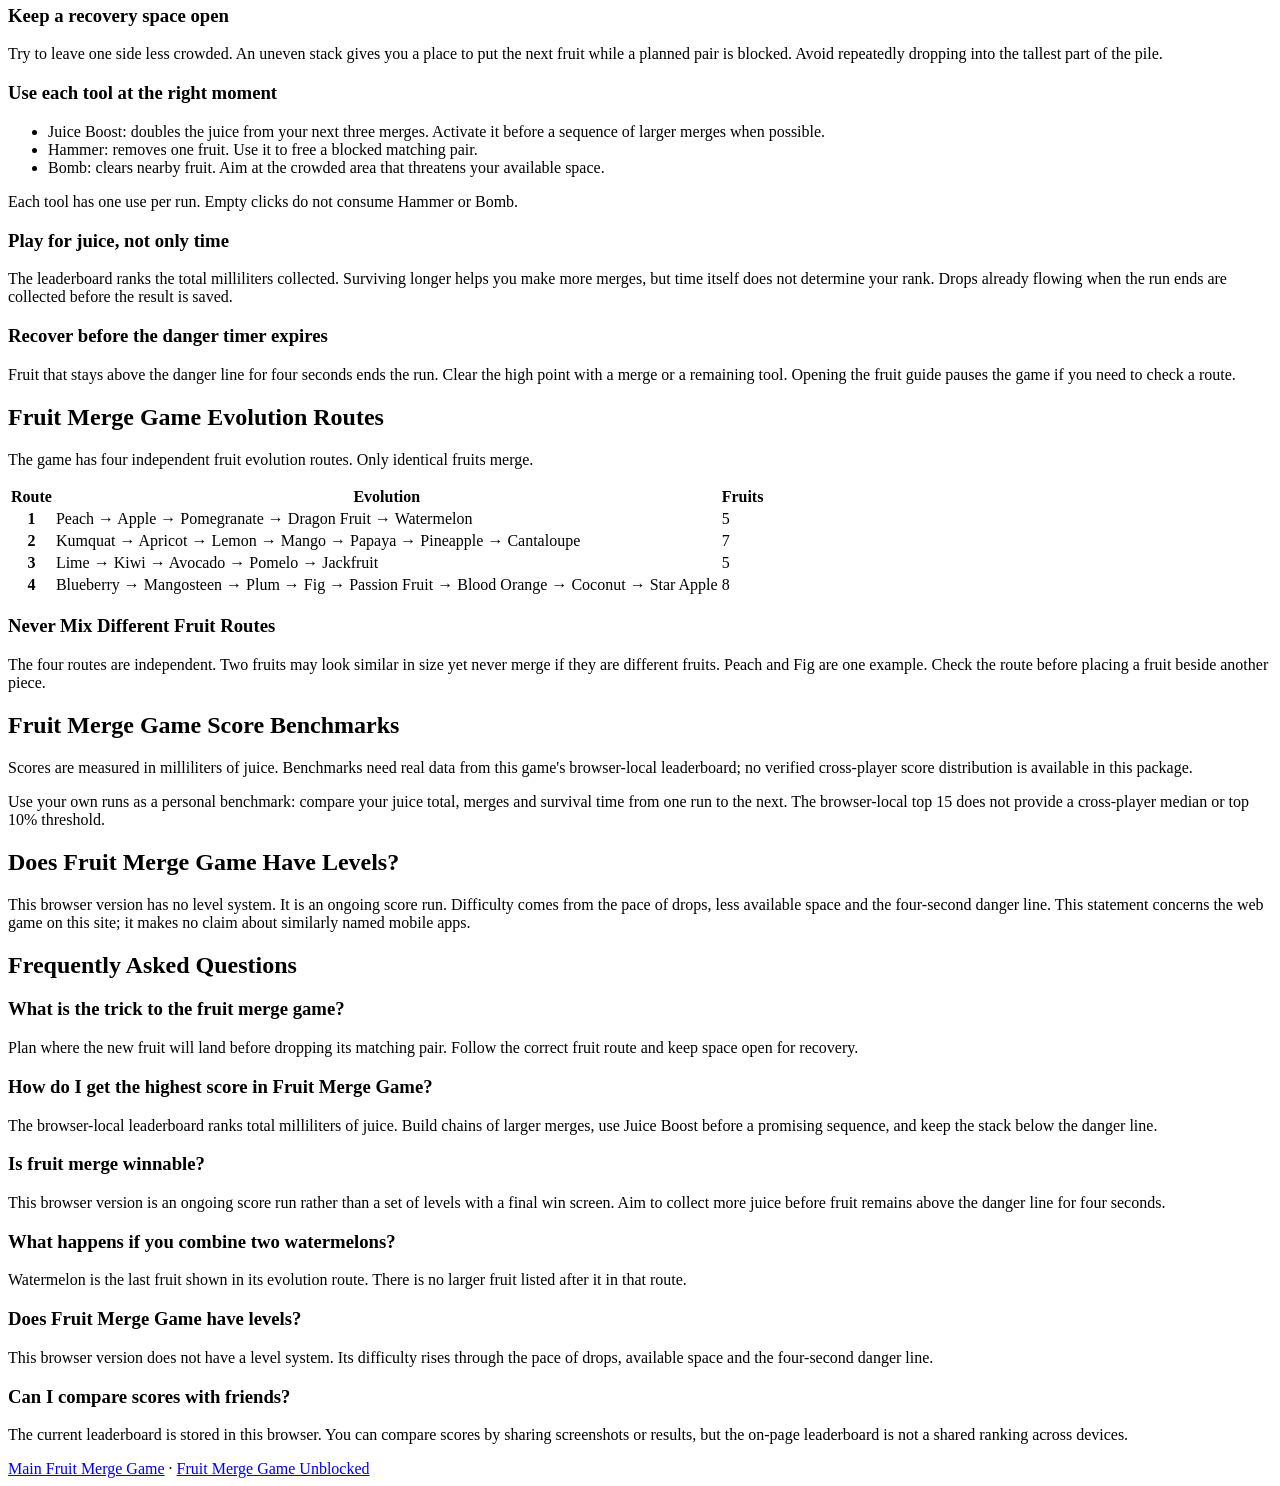
==== commit ac786a0b: "Add files via upload" ====
--- a/fruit-merge-en-v11/fruit-merge-game-strategy/index.html
+++ b/fruit-merge-en-v11/fruit-merge-game-strategy/index.html
@@ -4,12 +4,26 @@
 <meta name="description" content="Learn Fruit Merge Game strategy: four fruit evolution routes, scoring tips, tool timing, danger-line tactics and answers to common questions.">
 <link rel="canonical" href="https://fruitmergegame.net/fruit-merge-game-strategy/">
 <link rel="stylesheet" href="/style.css"><link rel="stylesheet" href="/fruit-merge-game-strategy/page.css">
-<script type="application/ld+json">{"@context":"https://schema.org","@type":"FAQPage","mainEntity":[{"@type":"Question","name":"What is the trick to the fruit merge game?","acceptedAnswer":{"@type":"Answer","text":"Plan where the new fruit will land before dropping its matching pair. Follow the correct fruit route and keep space open for recovery."}},{"@type":"Question","name":"How do I get the highest score in Fruit Merge Game?","acceptedAnswer":{"@type":"Answer","text":"The browser-local leaderboard ranks total milliliters of juice. Build chains of larger merges, use Juice Boost before a promising sequence, and keep the stack below the danger line."}},{"@type":"Question","name":"Is fruit merge winnable?","acceptedAnswer":{"@type":"Answer","text":"This browser version is an ongoing score run rather than a set of levels with a final win screen. Aim to collect more juice before fruit remains above the danger line for four seconds."}},{"@type":"Question","name":"What happens if you combine two watermelons?","acceptedAnswer":{"@type":"Answer","text":"Watermelon is the last fruit shown in its evolution route. There is no larger fruit listed after it in that route."}},{"@type":"Question","name":"Does Fruit Merge Game have levels?","acceptedAnswer":{"@type":"Answer","text":"This browser version does not have a level system. Its difficulty rises through the pace of drops, available space and the four-second danger line."}},{"@type":"Question","name":"Can I compare scores with friends?","acceptedAnswer":{"@type":"Answer","text":"The current leaderboard is stored in this browser. You can compare scores by sharing screenshots or results, but the on-page leaderboard is not a shared ranking across devices."}}]}</script></head><body><main class="strategy-page">
+<script type="application/ld+json">{"@context":"https://schema.org","@type":"FAQPage","mainEntity":[{"@type":"Question","name":"What is the trick to the fruit merge game?","acceptedAnswer":{"@type":"Answer","text":"Plan where the new fruit will land before dropping its matching pair. Follow the correct fruit route and keep space open for recovery."}},{"@type":"Question","name":"How do I get the highest score in Fruit Merge Game?","acceptedAnswer":{"@type":"Answer","text":"The browser-local leaderboard ranks total milliliters of juice. Build chains of larger merges, use Juice Boost before a promising sequence, and keep the stack below the danger line."}},{"@type":"Question","name":"Is fruit merge winnable?","acceptedAnswer":{"@type":"Answer","text":"This browser version is an ongoing score run rather than a set of levels with a final win screen. Aim to collect more juice before fruit remains above the danger line for four seconds."}},{"@type":"Question","name":"What happens if you combine two watermelons?","acceptedAnswer":{"@type":"Answer","text":"Watermelon is the last fruit shown in its evolution route. There is no larger fruit listed after it in that route."}},{"@type":"Question","name":"Does Fruit Merge Game have levels?","acceptedAnswer":{"@type":"Answer","text":"This browser version does not have a level system. Its difficulty rises through the pace of drops, available space and the four-second danger line."}},{"@type":"Question","name":"Can I compare scores with friends?","acceptedAnswer":{"@type":"Answer","text":"The current leaderboard is stored in this browser. You can compare scores by sharing screenshots or results, but the on-page leaderboard is not a shared ranking across devices."}}]}</script><meta name="theme-color" content="#ffb724">
+<meta property="og:title" content="Fruit Merge Game Strategy – How to Win and Score Higher">
+<meta property="og:description" content="Learn four fruit routes, score tactics and ways to keep the bowl clear.">
+<meta property="og:type" content="website">
+<meta property="og:url" content="https://fruitmergegame.net/fruit-merge-game-strategy/">
+<meta name="twitter:card" content="summary_large_image">
+</head><body><main class="strategy-page">
 <h1>Fruit Merge Game Strategy</h1>
-<section id="gameShell" class="game-shell-placeholder" aria-label="Fruit Merge Game">
-<!-- INTEGRATION REQUIRED: replace this entire section with the homepage's full #gameShell markup. -->
-<p><strong>Game integration required.</strong> Copy the complete <code>#gameShell</code> section from the site homepage before publishing.</p>
-<iframe title="Live top 15 scores in this browser" data-src="/rankings/index.html" loading="lazy"></iframe></section>
+<section id="gameShell" class="game-shell"><div class="game-topline"><div class="top-score"><span class="hud-score">Score <b id="score">0</b></span><span class="hud-time">Time <b id="runTime">00:00</b></span></div><nav class="icon-toolbar" aria-label="Game controls"><button id="settingsButton" class="round-control" aria-label="Settings" title="Settings">⚙</button><button id="shareButton" class="round-control" aria-label="Share score" title="Share"><svg class="action-icon" viewBox="0 0 32 32" aria-hidden="true"><path d="M16 21V4m-7 7 7-7 7 7M5 20v6a3 3 0 0 0 3 3h16a3 3 0 0 0 3-3v-6"/></svg></button><button id="music" class="round-control" aria-label="Music on" aria-pressed="true" title="Music on">♫</button><button id="fullscreen" class="round-control" aria-label="Enter fullscreen" aria-pressed="false" title="Fullscreen">⛶</button></nav></div><div class="layout"><section class="game-column" aria-label="Fruit Merge Game">
+ <div class="game-meta"><div class="name-card"><label for="playerName">Name</label><input id="playerName" maxlength="20" value="You" autocomplete="off" aria-label="Player name, change anytime" title="Change anytime. Saved scores keep their names."></div><iframe id="scoresFrame" title="Live top 15 scores in this browser" data-src="/rankings/index.html"></iframe></div>
+ <div class="game" id="game"><canvas id="canvas" width="760" height="843" tabindex="0" aria-label="Fruit bowl. Move to aim and click to drop. On touchscreens drag and release. Arrow keys aim, Space drops."></canvas>
+ <div class="tools" aria-label="One use per tool per run">
+ <button id="boost" class="tool boost" aria-label="Juice Boost: one use per run, double juice for the next three merges" aria-pressed="false"><svg viewBox="0 0 48 48" aria-hidden="true"><path d="M13 15h25l-4 26H17z" fill="#ffc52e"/><path d="M13 15h25l-4 26H17zM27 16l5-11h10M8 6v11M3 11h10"/></svg><b>Juice Boost</b><span id="boostCount">1 use</span></button>
+ <button id="hammer" class="tool hammer" aria-label="Hammer: one use per run, tap one fruit to remove it" aria-pressed="false"><svg viewBox="0 0 48 48" aria-hidden="true"><path d="M22 20l7 5-15 20-7-5z" fill="#ffb855"/><path d="M13 11l8-8 23 18-8 9z" fill="#f2899b"/><path d="M22 20l7 5-15 20-7-5zM13 11l8-8 23 18-8 9z"/></svg><b>Hammer</b><span id="hammerCount">1 use</span></button>
+ <button id="bomb" class="tool bomb" aria-label="Bomb: one use per run, clear fruit around the selected point" aria-pressed="false"><svg viewBox="0 0 48 48" aria-hidden="true"><circle cx="23" cy="29" r="15" fill="#587c82"/><path d="M28 14l4-7 7 1M34 2l6 4M42 8l3-2"/><path d="M16 24q1-4 5-4" stroke="white"/></svg><b>Bomb</b><span id="bombCount">1 use</span></button></div>
+ <div id="overlay" class="overlay" hidden><div class="dialog-card"><span id="overlayEyebrow">TAKE A LITTLE BREAK</span><h2 id="overlayTitle">Paused</h2><p id="overlayText">Your fruit can wait.</p><button id="resume" class="primary">Continue</button><button id="overlayShare" class="primary">Share score <svg class="action-icon" viewBox="0 0 32 32" aria-hidden="true"><path d="M16 21V4m-7 7 7-7 7 7M5 20v6a3 3 0 0 0 3 3h16a3 3 0 0 0 3-3v-6"/></svg></button><button id="overlayRestart" class="small-button">Restart</button></div></div></div>
+ <div class="player-controls"><div class="mini-stats"><span>Best <b id="best">0</b></span><span>Juice <b id="juice">0</b> ml</span><span>Merges <b id="merges">0</b></span><span hidden id="liveRun">0</span></div></div><div class="game-caption"><span id="message" role="status" aria-live="polite">Drop your first fruit to start the timer.</span></div>
+</section>
+</div>
+</section>
 <p>Plan your next run in <a href="/">Fruit Merge Game</a> with these techniques for controlling space, creating chain reactions and collecting more juice.</p>
 <section aria-labelledby="tips-heading"><h2 id="tips-heading">Fruit Merge Game Strategy: How to Score Higher</h2>
 <h3>Build a pair with a destination in mind</h3>
@@ -36,7 +50,7 @@
 <p>The four routes are independent. Two fruits may look similar in size yet never merge if they are different fruits. Peach and Fig are one example. Check the route before placing a fruit beside another piece.</p></section>
 <section aria-labelledby="benchmarks-heading"><h2 id="benchmarks-heading">Fruit Merge Game Score Benchmarks</h2>
 <p>Scores are measured in milliliters of juice. Benchmarks need real data from this game's browser-local leaderboard; no verified cross-player score distribution is available in this package.</p>
-<div class="data-pending" role="note"><strong>Publisher data needed before publication:</strong> Replace this panel with verified median score, top 10% threshold and a documented high score, including the data source and collection period. Do not infer cross-player benchmarks from one browser's local top 15.</div></section>
+<p>Use your own runs as a personal benchmark: compare your juice total, merges and survival time from one run to the next. The browser-local top 15 does not provide a cross-player median or top 10% threshold.</p></section>
 <section aria-labelledby="levels-heading"><h2 id="levels-heading">Does Fruit Merge Game Have Levels?</h2>
 <p>This browser version has no level system. It is an ongoing score run. Difficulty comes from the pace of drops, less available space and the four-second danger line. This statement concerns the web game on this site; it makes no claim about similarly named mobile apps.</p></section>
 <section aria-labelledby="faq-heading"><h2 id="faq-heading">Frequently Asked Questions</h2><div class="faq-item"><h3>What is the trick to the fruit merge game?</h3><p>Plan where the new fruit will land before dropping its matching pair. Follow the correct fruit route and keep space open for recovery.</p></div>
@@ -47,9 +61,7 @@
 <div class="faq-item"><h3>Can I compare scores with friends?</h3><p>The current leaderboard is stored in this browser. You can compare scores by sharing screenshots or results, but the on-page leaderboard is not a shared ranking across devices.</p></div></section>
 <nav aria-label="Related pages"><a href="/">Main Fruit Merge Game</a> · <a href="/fruit-merge-game-unblocked/">Fruit Merge Game Unblocked</a></nav>
 </main>
-<!-- INTEGRATION REQUIRED: replace dialog contents with complete homepage dialogs. -->
-<dialog id="settingsDialog" aria-label="Settings"><p>Copy the complete homepage settings dialog here.</p></dialog>
-<dialog id="guide" aria-label="25 Fruits guide"><p>Copy the complete homepage fruit guide dialog here.</p></dialog>
-<dialog id="shareDialog" aria-label="Share"><p>Share this page:</p><a href="https://fruitmergegame.net/fruit-merge-game-strategy/">https://fruitmergegame.net/fruit-merge-game-strategy/</a></dialog>
+<dialog id="settingsDialog"><div class="share-heading"><h2>Settings</h2><button id="closeSettings" class="small-button" aria-label="Close settings">✕</button></div><div class="settings-actions"><button id="sound" class="round-control" aria-label="Sound on" aria-pressed="true" title="Sound on">◖</button><button id="guideButton" class="small-button">25 Fruits ▾</button><button id="pause" class="small-button">Ⅱ Pause</button><button id="restart" class="small-button">↻ Restart</button></div></dialog><dialog id="guide"><div class="guide-header"><div><span class="eyebrow">THE FRUIT COLLECTION</span><h2>25 fruits. Four routes.</h2></div><button id="closeGuide" class="small-button" aria-label="Close fruit guide">✕</button></div><p>Match two identical fruits to reach the next one. A final pair becomes juice. Mangosteen stays small; watermelon grows big.</p><div id="fruitGuide"></div><div class="guide-note">Each tool can be used once per run. No refills. Larger fruit can drop from the start. Automatic drops speed up as you progress; the bowl never gets narrower.<br><br>Keyboard: ← → Aim · Space Drop · 1 / 2 / 3 Tools · Esc Cancel tool · P Pause</div></dialog>
+<dialog id="shareDialog"><div class="share-heading"><h2>Challenge your friends</h2><button id="closeShare" class="small-button" aria-label="Close sharing">✕</button></div><div class="share-actions social-top" aria-label="Share to social platforms"><a id="share-x" target="_blank" rel="noopener noreferrer">X</a><a id="share-facebook" target="_blank" rel="noopener noreferrer">Facebook</a><a id="share-whatsapp" target="_blank" rel="noopener noreferrer">WhatsApp</a></div><canvas id="shareCanvas" width="1200" height="1200" hidden></canvas><img id="shareImage" class="share-preview" alt="Your score card with name, score and game QR code" hidden><p class="save-hint">Press and hold the image to save.<small>On desktop, right-click the image and choose Save Image As.</small></p><div class="share-link-row"><label class="sr-only" for="shareURL">Game link</label><input id="shareURL" readonly value="https://fruitmergegame.net/fruit-merge-game-strategy/"><button id="copyLink" class="small-button">Copy link</button></div><p id="shareStatus" role="status"></p></dialog>
 <script src="/fruits.js"></script><script src="/engine.js"></script><script src="/leaderboard.js"></script><script src="/audio.js"></script><script src="/share.js"></script><script src="/game.js"></script>
 </body></html>
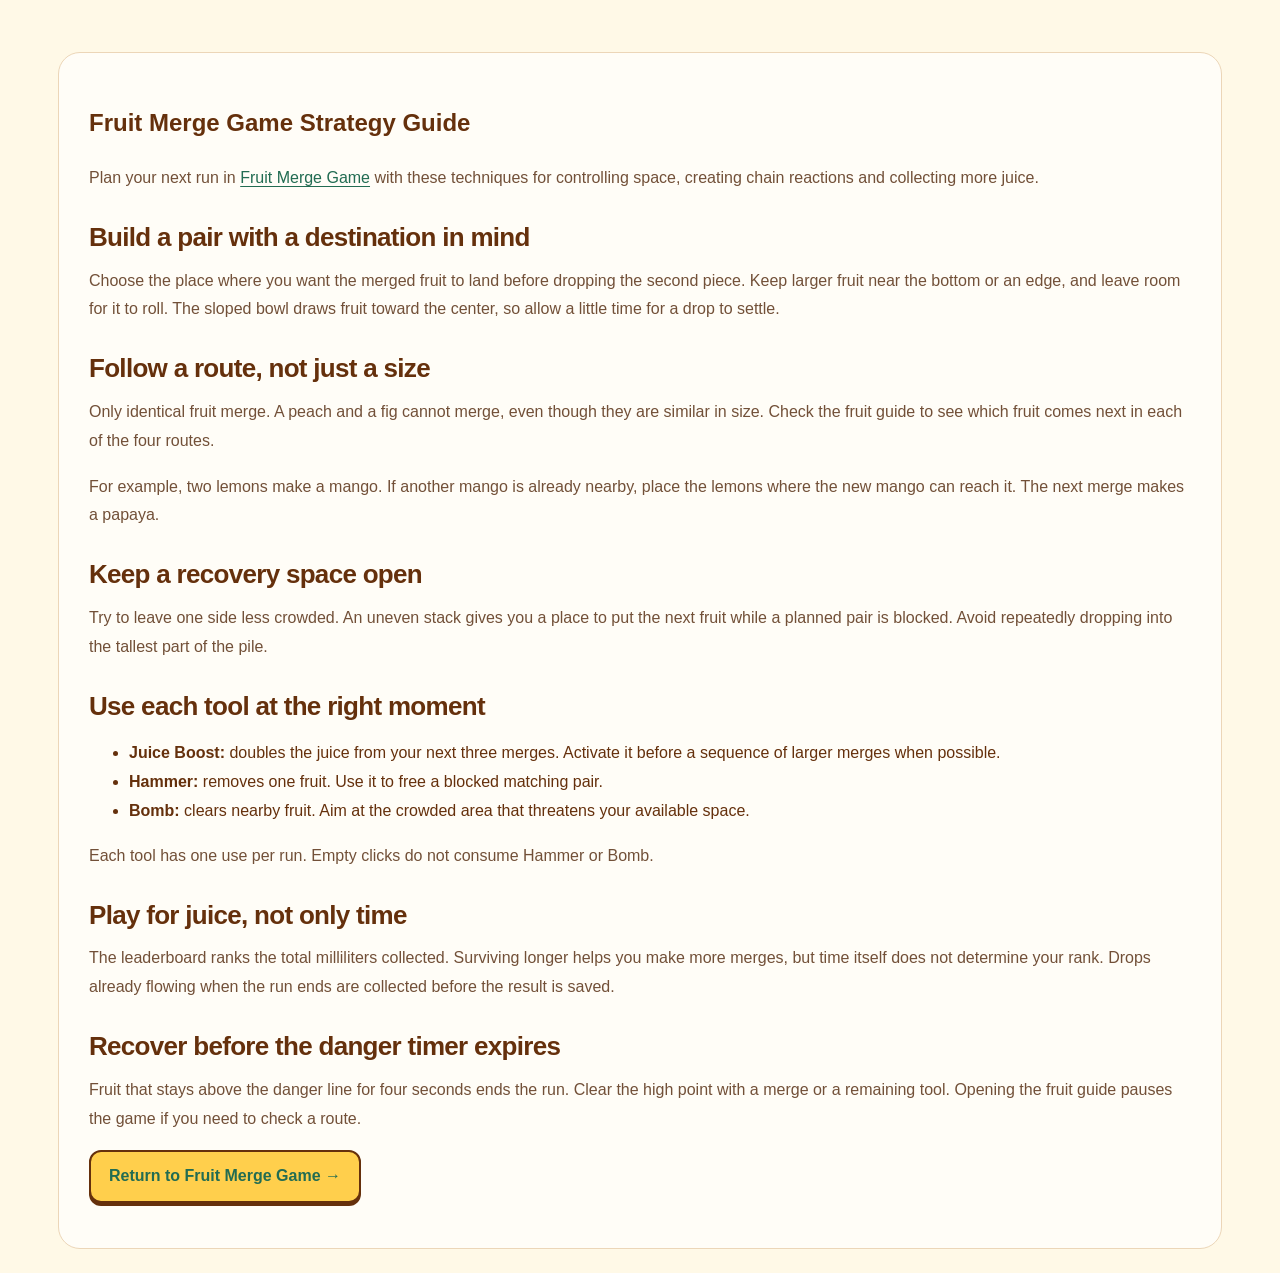
==== commit 3216266f: "Add files via upload" ====
--- a/fruit-merge-en-v11/fruit-merge-game-strategy/index.html
+++ b/fruit-merge-en-v11/fruit-merge-game-strategy/index.html
@@ -1,67 +1,10 @@
-<!doctype html>
-<html lang="en"><head><meta charset="utf-8"><meta name="viewport" content="width=device-width, initial-scale=1">
-<title>Fruit Merge Game Strategy – How to Win and Score Higher</title>
-<meta name="description" content="Learn Fruit Merge Game strategy: four fruit evolution routes, scoring tips, tool timing, danger-line tactics and answers to common questions.">
-<link rel="canonical" href="https://fruitmergegame.net/fruit-merge-game-strategy/">
-<link rel="stylesheet" href="/style.css"><link rel="stylesheet" href="/fruit-merge-game-strategy/page.css">
-<script type="application/ld+json">{"@context":"https://schema.org","@type":"FAQPage","mainEntity":[{"@type":"Question","name":"What is the trick to the fruit merge game?","acceptedAnswer":{"@type":"Answer","text":"Plan where the new fruit will land before dropping its matching pair. Follow the correct fruit route and keep space open for recovery."}},{"@type":"Question","name":"How do I get the highest score in Fruit Merge Game?","acceptedAnswer":{"@type":"Answer","text":"The browser-local leaderboard ranks total milliliters of juice. Build chains of larger merges, use Juice Boost before a promising sequence, and keep the stack below the danger line."}},{"@type":"Question","name":"Is fruit merge winnable?","acceptedAnswer":{"@type":"Answer","text":"This browser version is an ongoing score run rather than a set of levels with a final win screen. Aim to collect more juice before fruit remains above the danger line for four seconds."}},{"@type":"Question","name":"What happens if you combine two watermelons?","acceptedAnswer":{"@type":"Answer","text":"Watermelon is the last fruit shown in its evolution route. There is no larger fruit listed after it in that route."}},{"@type":"Question","name":"Does Fruit Merge Game have levels?","acceptedAnswer":{"@type":"Answer","text":"This browser version does not have a level system. Its difficulty rises through the pace of drops, available space and the four-second danger line."}},{"@type":"Question","name":"Can I compare scores with friends?","acceptedAnswer":{"@type":"Answer","text":"The current leaderboard is stored in this browser. You can compare scores by sharing screenshots or results, but the on-page leaderboard is not a shared ranking across devices."}}]}</script><meta name="theme-color" content="#ffb724">
-<meta property="og:title" content="Fruit Merge Game Strategy – How to Win and Score Higher">
-<meta property="og:description" content="Learn four fruit routes, score tactics and ways to keep the bowl clear.">
-<meta property="og:type" content="website">
-<meta property="og:url" content="https://fruitmergegame.net/fruit-merge-game-strategy/">
-<meta name="twitter:card" content="summary_large_image">
-</head><body><main class="strategy-page">
-<h1>Fruit Merge Game Strategy</h1>
-<section id="gameShell" class="game-shell"><div class="game-topline"><div class="top-score"><span class="hud-score">Score <b id="score">0</b></span><span class="hud-time">Time <b id="runTime">00:00</b></span></div><nav class="icon-toolbar" aria-label="Game controls"><button id="settingsButton" class="round-control" aria-label="Settings" title="Settings">⚙</button><button id="shareButton" class="round-control" aria-label="Share score" title="Share"><svg class="action-icon" viewBox="0 0 32 32" aria-hidden="true"><path d="M16 21V4m-7 7 7-7 7 7M5 20v6a3 3 0 0 0 3 3h16a3 3 0 0 0 3-3v-6"/></svg></button><button id="music" class="round-control" aria-label="Music on" aria-pressed="true" title="Music on">♫</button><button id="fullscreen" class="round-control" aria-label="Enter fullscreen" aria-pressed="false" title="Fullscreen">⛶</button></nav></div><div class="layout"><section class="game-column" aria-label="Fruit Merge Game">
- <div class="game-meta"><div class="name-card"><label for="playerName">Name</label><input id="playerName" maxlength="20" value="You" autocomplete="off" aria-label="Player name, change anytime" title="Change anytime. Saved scores keep their names."></div><iframe id="scoresFrame" title="Live top 15 scores in this browser" data-src="/rankings/index.html"></iframe></div>
- <div class="game" id="game"><canvas id="canvas" width="760" height="843" tabindex="0" aria-label="Fruit bowl. Move to aim and click to drop. On touchscreens drag and release. Arrow keys aim, Space drops."></canvas>
- <div class="tools" aria-label="One use per tool per run">
- <button id="boost" class="tool boost" aria-label="Juice Boost: one use per run, double juice for the next three merges" aria-pressed="false"><svg viewBox="0 0 48 48" aria-hidden="true"><path d="M13 15h25l-4 26H17z" fill="#ffc52e"/><path d="M13 15h25l-4 26H17zM27 16l5-11h10M8 6v11M3 11h10"/></svg><b>Juice Boost</b><span id="boostCount">1 use</span></button>
- <button id="hammer" class="tool hammer" aria-label="Hammer: one use per run, tap one fruit to remove it" aria-pressed="false"><svg viewBox="0 0 48 48" aria-hidden="true"><path d="M22 20l7 5-15 20-7-5z" fill="#ffb855"/><path d="M13 11l8-8 23 18-8 9z" fill="#f2899b"/><path d="M22 20l7 5-15 20-7-5zM13 11l8-8 23 18-8 9z"/></svg><b>Hammer</b><span id="hammerCount">1 use</span></button>
- <button id="bomb" class="tool bomb" aria-label="Bomb: one use per run, clear fruit around the selected point" aria-pressed="false"><svg viewBox="0 0 48 48" aria-hidden="true"><circle cx="23" cy="29" r="15" fill="#587c82"/><path d="M28 14l4-7 7 1M34 2l6 4M42 8l3-2"/><path d="M16 24q1-4 5-4" stroke="white"/></svg><b>Bomb</b><span id="bombCount">1 use</span></button></div>
- <div id="overlay" class="overlay" hidden><div class="dialog-card"><span id="overlayEyebrow">TAKE A LITTLE BREAK</span><h2 id="overlayTitle">Paused</h2><p id="overlayText">Your fruit can wait.</p><button id="resume" class="primary">Continue</button><button id="overlayShare" class="primary">Share score <svg class="action-icon" viewBox="0 0 32 32" aria-hidden="true"><path d="M16 21V4m-7 7 7-7 7 7M5 20v6a3 3 0 0 0 3 3h16a3 3 0 0 0 3-3v-6"/></svg></button><button id="overlayRestart" class="small-button">Restart</button></div></div></div>
- <div class="player-controls"><div class="mini-stats"><span>Best <b id="best">0</b></span><span>Juice <b id="juice">0</b> ml</span><span>Merges <b id="merges">0</b></span><span hidden id="liveRun">0</span></div></div><div class="game-caption"><span id="message" role="status" aria-live="polite">Drop your first fruit to start the timer.</span></div>
-</section>
-</div>
-</section>
-<p>Plan your next run in <a href="/">Fruit Merge Game</a> with these techniques for controlling space, creating chain reactions and collecting more juice.</p>
-<section aria-labelledby="tips-heading"><h2 id="tips-heading">Fruit Merge Game Strategy: How to Score Higher</h2>
-<h3>Build a pair with a destination in mind</h3>
-<p>Choose the place where you want the merged fruit to land before dropping the second piece. Keep larger fruit near the bottom or an edge, and leave room for it to roll. The sloped bowl draws fruit toward the center, so allow a little time for a drop to settle.</p>
-<h3>Follow a route, not just a size</h3>
-<p>Only identical fruit merge. A peach and a fig cannot merge, even though they are similar in size. Check the fruit guide to see which fruit comes next in each of the four routes. For example, two lemons make a mango. If another mango is already nearby, place the lemons where the new mango can reach it. The next merge makes a papaya.</p>
-<h3>Keep a recovery space open</h3>
-<p>Try to leave one side less crowded. An uneven stack gives you a place to put the next fruit while a planned pair is blocked. Avoid repeatedly dropping into the tallest part of the pile.</p>
-<h3>Use each tool at the right moment</h3>
-<ul><li>Juice Boost: doubles the juice from your next three merges. Activate it before a sequence of larger merges when possible.</li><li>Hammer: removes one fruit. Use it to free a blocked matching pair.</li><li>Bomb: clears nearby fruit. Aim at the crowded area that threatens your available space.</li></ul>
-<p>Each tool has one use per run. Empty clicks do not consume Hammer or Bomb.</p>
-<h3>Play for juice, not only time</h3>
-<p>The leaderboard ranks the total milliliters collected. Surviving longer helps you make more merges, but time itself does not determine your rank. Drops already flowing when the run ends are collected before the result is saved.</p>
-<h3>Recover before the danger timer expires</h3>
-<p>Fruit that stays above the danger line for four seconds ends the run. Clear the high point with a merge or a remaining tool. Opening the fruit guide pauses the game if you need to check a route.</p></section>
-<section aria-labelledby="routes-heading"><h2 id="routes-heading">Fruit Merge Game Evolution Routes</h2>
-<p>The game has four independent fruit evolution routes. Only identical fruits merge.</p>
-<div class="table-scroll"><table><thead><tr><th scope="col">Route</th><th scope="col">Evolution</th><th scope="col">Fruits</th></tr></thead><tbody>
-<tr><th scope="row">1</th><td>Peach → Apple → Pomegranate → Dragon Fruit → Watermelon</td><td>5</td></tr>
-<tr><th scope="row">2</th><td>Kumquat → Apricot → Lemon → Mango → Papaya → Pineapple → Cantaloupe</td><td>7</td></tr>
-<tr><th scope="row">3</th><td>Lime → Kiwi → Avocado → Pomelo → Jackfruit</td><td>5</td></tr>
-<tr><th scope="row">4</th><td>Blueberry → Mangosteen → Plum → Fig → Passion Fruit → Blood Orange → Coconut → Star Apple</td><td>8</td></tr>
-</tbody></table></div><h3>Never Mix Different Fruit Routes</h3>
-<p>The four routes are independent. Two fruits may look similar in size yet never merge if they are different fruits. Peach and Fig are one example. Check the route before placing a fruit beside another piece.</p></section>
-<section aria-labelledby="benchmarks-heading"><h2 id="benchmarks-heading">Fruit Merge Game Score Benchmarks</h2>
-<p>Scores are measured in milliliters of juice. Benchmarks need real data from this game's browser-local leaderboard; no verified cross-player score distribution is available in this package.</p>
-<p>Use your own runs as a personal benchmark: compare your juice total, merges and survival time from one run to the next. The browser-local top 15 does not provide a cross-player median or top 10% threshold.</p></section>
-<section aria-labelledby="levels-heading"><h2 id="levels-heading">Does Fruit Merge Game Have Levels?</h2>
-<p>This browser version has no level system. It is an ongoing score run. Difficulty comes from the pace of drops, less available space and the four-second danger line. This statement concerns the web game on this site; it makes no claim about similarly named mobile apps.</p></section>
-<section aria-labelledby="faq-heading"><h2 id="faq-heading">Frequently Asked Questions</h2><div class="faq-item"><h3>What is the trick to the fruit merge game?</h3><p>Plan where the new fruit will land before dropping its matching pair. Follow the correct fruit route and keep space open for recovery.</p></div>
-<div class="faq-item"><h3>How do I get the highest score in Fruit Merge Game?</h3><p>The browser-local leaderboard ranks total milliliters of juice. Build chains of larger merges, use Juice Boost before a promising sequence, and keep the stack below the danger line.</p></div>
-<div class="faq-item"><h3>Is fruit merge winnable?</h3><p>This browser version is an ongoing score run rather than a set of levels with a final win screen. Aim to collect more juice before fruit remains above the danger line for four seconds.</p></div>
-<div class="faq-item"><h3>What happens if you combine two watermelons?</h3><p>Watermelon is the last fruit shown in its evolution route. There is no larger fruit listed after it in that route.</p></div>
-<div class="faq-item"><h3>Does Fruit Merge Game have levels?</h3><p>This browser version does not have a level system. Its difficulty rises through the pace of drops, available space and the four-second danger line.</p></div>
-<div class="faq-item"><h3>Can I compare scores with friends?</h3><p>The current leaderboard is stored in this browser. You can compare scores by sharing screenshots or results, but the on-page leaderboard is not a shared ranking across devices.</p></div></section>
-<nav aria-label="Related pages"><a href="/">Main Fruit Merge Game</a> · <a href="/fruit-merge-game-unblocked/">Fruit Merge Game Unblocked</a></nav>
-</main>
-<dialog id="settingsDialog"><div class="share-heading"><h2>Settings</h2><button id="closeSettings" class="small-button" aria-label="Close settings">✕</button></div><div class="settings-actions"><button id="sound" class="round-control" aria-label="Sound on" aria-pressed="true" title="Sound on">◖</button><button id="guideButton" class="small-button">25 Fruits ▾</button><button id="pause" class="small-button">Ⅱ Pause</button><button id="restart" class="small-button">↻ Restart</button></div></dialog><dialog id="guide"><div class="guide-header"><div><span class="eyebrow">THE FRUIT COLLECTION</span><h2>25 fruits. Four routes.</h2></div><button id="closeGuide" class="small-button" aria-label="Close fruit guide">✕</button></div><p>Match two identical fruits to reach the next one. A final pair becomes juice. Mangosteen stays small; watermelon grows big.</p><div id="fruitGuide"></div><div class="guide-note">Each tool can be used once per run. No refills. Larger fruit can drop from the start. Automatic drops speed up as you progress; the bowl never gets narrower.<br><br>Keyboard: ← → Aim · Space Drop · 1 / 2 / 3 Tools · Esc Cancel tool · P Pause</div></dialog>
-<dialog id="shareDialog"><div class="share-heading"><h2>Challenge your friends</h2><button id="closeShare" class="small-button" aria-label="Close sharing">✕</button></div><div class="share-actions social-top" aria-label="Share to social platforms"><a id="share-x" target="_blank" rel="noopener noreferrer">X</a><a id="share-facebook" target="_blank" rel="noopener noreferrer">Facebook</a><a id="share-whatsapp" target="_blank" rel="noopener noreferrer">WhatsApp</a></div><canvas id="shareCanvas" width="1200" height="1200" hidden></canvas><img id="shareImage" class="share-preview" alt="Your score card with name, score and game QR code" hidden><p class="save-hint">Press and hold the image to save.<small>On desktop, right-click the image and choose Save Image As.</small></p><div class="share-link-row"><label class="sr-only" for="shareURL">Game link</label><input id="shareURL" readonly value="https://fruitmergegame.net/fruit-merge-game-strategy/"><button id="copyLink" class="small-button">Copy link</button></div><p id="shareStatus" role="status"></p></dialog>
-<script src="/fruits.js"></script><script src="/engine.js"></script><script src="/leaderboard.js"></script><script src="/audio.js"></script><script src="/share.js"></script><script src="/game.js"></script>
-</body></html>+<!doctype html><html lang="en"><head><meta charset="utf-8"><meta name="viewport" content="width=device-width,initial-scale=1"><title>Fruit Merge Game Strategy Guide</title><meta name="description" content="Fruit Merge Game Strategy Guide: controls, fruit merging and practical guidance for this browser game."><link rel="stylesheet" href="../style.css"></head><body><main class="app"><article class="article"><h1>Fruit Merge Game Strategy Guide</h1>
+<p>Plan your next run in <a href="../index.html">Fruit Merge Game</a> with these techniques for controlling space, creating chain reactions and collecting more juice.</p>
+<h2>Build a pair with a destination in mind</h2><p>Choose the place where you want the merged fruit to land before dropping the second piece. Keep larger fruit near the bottom or an edge, and leave room for it to roll. The sloped bowl draws fruit toward the center, so allow a little time for a drop to settle.</p>
+<h2>Follow a route, not just a size</h2><p>Only identical fruit merge. A peach and a fig cannot merge, even though they are similar in size. Check the fruit guide to see which fruit comes next in each of the four routes.</p><p>For example, two lemons make a mango. If another mango is already nearby, place the lemons where the new mango can reach it. The next merge makes a papaya.</p>
+<h2>Keep a recovery space open</h2><p>Try to leave one side less crowded. An uneven stack gives you a place to put the next fruit while a planned pair is blocked. Avoid repeatedly dropping into the tallest part of the pile.</p>
+<h2>Use each tool at the right moment</h2><ul><li><strong>Juice Boost:</strong> doubles the juice from your next three merges. Activate it before a sequence of larger merges when possible.</li><li><strong>Hammer:</strong> removes one fruit. Use it to free a blocked matching pair.</li><li><strong>Bomb:</strong> clears nearby fruit. Aim at the crowded area that threatens your available space.</li></ul><p>Each tool has one use per run. Empty clicks do not consume Hammer or Bomb.</p>
+<h2>Play for juice, not only time</h2><p>The leaderboard ranks the total milliliters collected. Surviving longer helps you make more merges, but time itself does not determine your rank. Drops already flowing when the run ends are collected before the result is saved.</p>
+<h2>Recover before the danger timer expires</h2><p>Fruit that stays above the danger line for four seconds ends the run. Clear the high point with a merge or a remaining tool. Opening the fruit guide pauses the game if you need to check a route.</p>
+<p><a class="primary inline-cta" href="../index.html">Return to Fruit Merge Game →</a></p>
+</article></main></body></html>
--- a/fruit-merge-en-v11/style.css
+++ b/fruit-merge-en-v11/style.css
@@ -0,0 +1,23 @@
+:root{--ink:#183b40;--paper:#fbfdf5;--mint:#e1f3ed;--line:#c5ded3}*{box-sizing:border-box}body{margin:0;background:var(--mint);color:var(--ink);font-family:ui-rounded,"Trebuchet MS",Arial,sans-serif}button,input{font:inherit;color:inherit}button{cursor:pointer;touch-action:manipulation}button:active{transform:translateY(2px);box-shadow:none}button:focus-visible,input:focus-visible,canvas:focus-visible,summary:focus-visible{outline:3px solid #e26a37;outline-offset:4px}.app{max-width:1240px;margin:auto;padding:24px 28px}.topbar{display:flex;align-items:center;justify-content:space-between;gap:24px;margin-bottom:22px}.brand{font-size:clamp(25px,3vw,42px);letter-spacing:-1.5px;margin:0;line-height:1.2;font-weight:900}.brand>span:first-child{color:#e58b13;text-shadow:1px 1px #855631}.leaf{color:#529255;font-size:29px;margin-left:10px}nav{display:flex;gap:12px}.small-button{border:2px solid var(--ink);background:#fcfef9;border-radius:15px;min-height:48px;padding:10px 19px;font-size:16px;font-weight:800;box-shadow:0 3px 0 var(--ink)}.layout{display:grid;grid-template-columns:minmax(0,760px) minmax(270px,1fr);gap:20px;align-items:stretch}.game-column{background:var(--paper);border:3px solid var(--ink);border-radius:24px;box-shadow:0 5px 0 var(--ink);overflow:hidden;min-width:0}.game-meta{display:flex;align-items:center;justify-content:space-between;padding:15px 24px 12px;border-bottom:1px solid #e0eada;font-size:17px;font-weight:700}.game-meta b{font:900 27px/1.2 ui-rounded,"Trebuchet MS",sans-serif;margin-left:5px;font-variant-numeric:tabular-nums}.game{position:relative;isolation:isolate;aspect-ratio:760/843}canvas{display:block;width:100%;height:100%;touch-action:none}.tools{position:absolute;right:1.7%;top:9%;width:13%;display:flex;flex-direction:column;gap:17px}.tool{height:132px;min-height:92px;background:#fff4d0;border:3px solid var(--ink);border-radius:20px;box-shadow:0 5px 0 var(--ink);display:flex;flex-direction:column;align-items:center;justify-content:center;gap:6px;width:100%}.tool svg{height:46px;width:46px;fill:none;stroke:var(--ink);stroke-width:3;stroke-linecap:round;stroke-linejoin:round}.tool b{font-size:13px;white-space:nowrap}.tool span{font-size:15px;background:#ffffffbd;border-radius:20px;padding:3px 10px;white-space:nowrap}.hammer{background:#ffe3e9}.bomb{background:#dceced}.tool[aria-pressed=true]{outline:3px solid #ed8740;outline-offset:3px;background:#ffd35a;transform:translateY(3px);box-shadow:0 2px 0 var(--ink)}.tool:disabled{opacity:.48;filter:grayscale(.8);cursor:default}.tool[aria-pressed=true]:disabled{opacity:1;filter:none}.game-caption{min-height:43px;padding:4px 22px 16px;font-size:14px;line-height:1.5}.leaderboard{background:#fbfefa;border:2px solid #537a79;border-radius:23px;padding:25px 22px;display:flex;flex-direction:column}.leaderboard h2{font-size:29px;letter-spacing:-1px;margin:0;white-space:nowrap}.leaderboard h2>span{color:#e9ac20;font-size:38px;vertical-align:-3px}.ranking-subtitle{font-size:14px;margin:8px 0 15px;text-align:center;color:#4f6c6c}.local-badge{align-self:flex-end;background:#e0f1eb;padding:6px 12px;border-radius:20px;font-size:12px;margin-bottom:22px}.player-label{font-size:13px;font-weight:700;margin-bottom:5px}input{background:white;border:1px solid #9cbeb0;border-radius:10px;padding:10px;width:100%;font-size:16px;min-height:42px}input:disabled{color:#456659;background:#ecf4ef}#nameHelp{font-size:11px;margin-top:6px;color:#608078}table{width:100%;border-collapse:collapse;margin-top:22px;font-size:14px;table-layout:fixed}th{font-size:12px;color:#45655d;padding:12px 8px;background:#e6f1e9;text-align:left;font-weight:600}th:first-child{border-radius:10px 0 0 10px;width:22%}th:last-child{border-radius:0 10px 10px 0;width:28%;text-align:right}td{padding:15px 8px;overflow-wrap:anywhere;font-variant-numeric:tabular-nums}td:last-child{text-align:right;font-weight:800;white-space:nowrap}td:first-child{font-weight:800}tr:nth-child(even){background:#eff6f0}tr:first-child td:first-child{color:#b97b16}.current-run{background:#dff3e5;display:flex;justify-content:space-between;align-items:center;padding:18px;border-radius:16px;margin-top:auto;gap:10px;font-weight:800}.current-run strong{font-size:26px;font-variant-numeric:tabular-nums}.empty-ranking{font-size:15px;line-height:1.8;text-align:center;color:#668277;padding:24px 5px;margin:0 0 24px}.ranking-note{font-size:12px;color:#55736d;line-height:1.7;text-align:center}.storage-note{font-size:12px;color:#a3512f;line-height:1.5;margin:0}.mini-stats{border-top:1px solid var(--line);padding-top:15px;margin-top:8px;font-size:12px;color:#58756b;display:grid;gap:7px}.mini-stats>div{display:flex;justify-content:space-between}.article{margin-top:28px;border:1px solid #c4e5da;border-radius:22px;background:#fff;padding:28px 30px;font-size:16px;line-height:1.8}.article h2{font-size:26px;line-height:1.3;margin:28px 0 12px;letter-spacing:-.7px}.article>h2:first-child{font-size:33px;margin-top:0}.article p{color:#49605e;margin:8px 0 17px}.article-intro{display:grid;grid-template-columns:1fr 1fr;gap:25px;margin:24px 0}.article-intro img{width:100%;height:auto;align-self:center;border-radius:16px}.article-intro>div{background:#eff7f1;border-radius:16px;padding:18px}.article-intro h2{font-size:23px;margin-top:0}.steps{padding-left:26px;line-height:1.6}.steps li{padding:5px 0 8px 3px}.tips{display:grid;grid-template-columns:repeat(3,1fr);gap:20px;background:#f4faf5;border:1px solid #dfede3;border-radius:16px;padding:20px}.tips b{font-size:15px}.tips p{font-size:14px;margin:6px 0 0}details{border-top:1px solid #dbe9df;padding:14px 0}summary{cursor:pointer;font-weight:700}details p{font-size:15px}footer{text-align:center;font-size:12px;color:#6d8a7b;padding-top:22px}.overlay{position:absolute;inset:0;z-index:5;background:#e5efe7df;display:grid;place-items:center;backdrop-filter:blur(5px)}[hidden]{display:none!important}.dialog-card{width:85%;max-width:350px;background:var(--paper);border:3px solid var(--ink);border-radius:23px;padding:28px;text-align:center;box-shadow:5px 5px 0 var(--ink)}.dialog-card>span{font-size:11px;letter-spacing:2px;color:#52816b}.dialog-card h2{font-size:30px;margin:17px 0}.dialog-card p{font-size:15px;line-height:1.8}.dialog-card button{width:100%;margin-top:12px}.primary{background:#ffcf4c;border:2px solid var(--ink);border-radius:12px;min-height:48px;font-size:16px;font-weight:800;box-shadow:0 3px 0 var(--ink)}dialog{width:min(900px,94vw);max-height:88vh;border:2px solid var(--ink);background:var(--paper);color:var(--ink);border-radius:24px;padding:28px;box-shadow:6px 6px 0 #23383b}dialog::backdrop{background:#1c383e90;backdrop-filter:blur(5px)}.guide-header{display:flex;justify-content:space-between;align-items:center;gap:15px}.guide-header h2{margin:12px 0;font-size:26px}.eyebrow{font-size:11px;letter-spacing:2px;color:#50816b}dialog p,.guide-note{font-size:14px;line-height:1.8;color:#536a66}.fruit-route{display:grid;grid-template-columns:repeat(var(--route-count,8),1fr);gap:6px;border-top:1px solid var(--line);padding:14px 0}.fruit-cell{text-align:center;min-width:0}.fruit-cell canvas{max-width:100px;margin:auto;width:100%;aspect-ratio:1;height:auto}.fruit-cell span{font-size:12px}.fruit-cell small{display:block;font-size:10px;color:#718981;margin-top:4px}.guide-note{padding-top:15px;border-top:1px solid var(--line)}
+@media(max-width:1100px){.app{padding:18px}.layout{grid-template-columns:minmax(0,1fr) 270px;gap:14px}.leaderboard{padding:19px 16px}.leaderboard h2{font-size:25px}.tool{height:110px;border-radius:16px;gap:3px}.tool svg{width:34px;height:34px}.tool b{font-size:11px}.tool span{font-size:12px;padding:3px 7px}.small-button{padding:9px 12px;font-size:14px}.topbar{gap:15px}.game-meta{padding:14px 17px;font-size:14px}.game-meta b{font-size:23px}}
+@media(max-width:850px){.app{max-width:730px;padding:16px}.topbar{flex-wrap:wrap;gap:16px;margin-bottom:18px}.brand{font-size:34px}.topbar nav{width:100%;justify-content:flex-end}.layout{grid-template-columns:1fr;gap:22px}.tools{gap:14px}.tool{height:116px}.tool svg{width:40px;height:40px}.tool b{font-size:12px}.tool span{font-size:14px}.leaderboard{padding:22px}.leaderboard h2{font-size:29px}.current-run{margin-top:22px}.leaderboard input{max-width:300px}.article{padding:22px}.article-intro{grid-template-columns:1fr}.tips{grid-template-columns:1fr}.article>h2:first-child{font-size:28px}.fruit-route{grid-template-columns:repeat(4,1fr);gap:10px}}
+@media(max-width:480px){.app{padding:12px 8px}.brand{font-size:29px}.topbar{padding:0 5px;gap:12px}.topbar nav{justify-content:space-between;gap:9px}.small-button{padding:8px 12px;font-size:13px;min-height:44px;border-radius:12px}.game-column{border-width:2px;border-radius:18px}.game-meta{padding:12px;font-size:12px}.game-meta b{font-size:22px;margin-left:2px}.tools{right:1.2%;width:13.4%;min-width:48px;gap:12px;top:7%}.tool{height:83px;min-height:83px;border-width:2px;border-radius:12px;box-shadow:0 3px 0 var(--ink);gap:3px}.tool svg{width:29px;height:29px}.tool b{font-size:10px;white-space:normal;line-height:1.05}.tool span{font-size:11px;padding:2px 6px}.game-caption{font-size:12px;padding:3px 12px 12px;min-height:38px}.article{padding:20px 17px}.article h2{font-size:23px}.article>h2:first-child{font-size:26px}.article-intro>div{padding:15px}.leaderboard{border-radius:18px}dialog{padding:18px}.guide-header h2{font-size:22px}}
+.page-intro{font-size:16px;line-height:1.65;color:#49605e;margin:0 0 12px;max-width:960px}.layout{margin-top:22px}.article h3{font-size:20px;line-height:1.4;margin:25px 0 10px}.article a{color:#226c52;text-underline-offset:3px}.article a:hover{color:#974d22}.inline-cta{display:inline-block;text-decoration:none;padding:10px 18px}.fruit-orders{padding-left:24px;line-height:1.8}.fruit-orders li{margin:10px 0}
+/* Sunny character edition */
+:root{--ink:#65300c;--paper:#fff8da;--mint:#fff6d5;--line:#edce91}body{background:#fff9e7}.app{max-width:1220px}.brand{color:#924010}.brand>span:first-child{color:#f68d07}.topbar{flex-wrap:wrap;gap:16px}.topbar nav{flex-wrap:wrap;gap:8px}.small-button{border-color:#b95710;background:linear-gradient(#fff7bb,#ffd04d);box-shadow:0 3px 0 #b95710;font-size:13px;padding:9px 12px}.layout{display:block}.game-column{display:grid;grid-template-columns:190px minmax(0,1fr);background:linear-gradient(150deg,#ffd736,#ff9a2d 60%,#ffc313);border:3px solid #f2a025;box-shadow:0 5px 0 #d87311;border-radius:28px}.game-meta{grid-column:1;grid-row:1;padding:36px 12px;display:flex;flex-direction:column;justify-content:flex-start;gap:22px;align-items:stretch;border:0;text-align:center;font-size:18px}.game-meta>span{background:linear-gradient(#cf4a00,#f88613);border:4px solid #ffec82;border-radius:20px;box-shadow:0 4px 0 #ba5711;color:#fff6c9;padding:12px 4px;text-transform:uppercase;font-weight:900}.game-meta b{display:block;font-size:32px;color:white;margin:4px 0 0;text-shadow:1px 3px #ad4b08}.sunny-label{font-size:22px;line-height:1.2;font-weight:900;color:#9c4913;text-shadow:1px 1px #fff396}.rail-fruits{margin-top:auto}.rail-fruits canvas{width:100%;height:auto}.rail-hint{font-size:14px;color:#87471c;line-height:1.5}.game{grid-column:2;grid-row:1}.game-caption{grid-column:1/-1;text-align:center;color:#72360c;font-weight:700;padding:10px 15px;min-height:42px;background:#fff3a843}.tools{top:12%;right:2%;width:14%;gap:20px}.tool,.hammer,.bomb{background:linear-gradient(140deg,#fff36c,#ffbf00);border-color:#e9840e;box-shadow:0 5px 0 #d5790b;border-radius:19px;height:124px;position:relative;color:#5b2a09}.tool svg{width:42px;height:42px;stroke:#542d17}.tool b{font-size:12px}.tool span{background:#83c914;color:#fff;font-weight:900;box-shadow:0 2px 0 #4e9b14;border:2px solid #d5f589;font-size:12px}.tool[aria-pressed=true]{outline-color:#fff;box-shadow:0 0 0 6px #ff7931}.tool:disabled{opacity:.4}.scores-panel{margin-top:25px;border:2px solid #edc68d;border-radius:20px;padding:0;background:#fff9e7}.scores-panel>summary{padding:20px;font-size:22px;list-style-position:inside}.scores-panel>summary span{font-size:13px;font-weight:400;float:right;line-height:28px}.leaderboard{border:0;background:#fffdf3;border-radius:20px;padding:24px;display:grid;grid-template-columns:1fr 1fr;column-gap:28px}.leaderboard table,.empty-ranking{grid-column:1/-1}.leaderboard h2{font-size:26px}.ranking-subtitle{text-align:left}.local-badge{background:#ffe6a2}.current-run{background:#ffedb6}.leaderboard small{line-height:1.5}th{background:#ffedc1;color:#724b27}tr:nth-child(even){background:#fff5da}.ranking-note,.mini-stats{color:#80572d}.page-intro{margin:26px 0 10px;color:#725038}.article{border-color:#ecd6b8;background:#fffdf7}.article p{color:#725038}.overlay{background:#ffcb59d9}.dialog-card{background:#fff8d9}.share-actions{display:flex;flex-wrap:wrap;gap:10px;justify-content:center}.share-actions button,.share-actions a{min-height:44px;padding:10px 14px}.share-actions a{border-radius:12px;background:#ffdf72;color:#65300c;text-decoration:none;font-weight:700}.share-preview{display:block;width:min(100%,420px);height:auto;margin:15px auto;border-radius:20px}.share-link{width:100%;margin:10px 0 15px}.share-heading{display:flex;justify-content:space-between;align-items:center;gap:12px}#shareDialog{max-width:650px}#shareStatus{min-height:24px;text-align:center;font-size:13px}.topbar button[aria-pressed=false]{background:#f0e4d0;color:#846c4a}footer{color:#8c6744}
+@media(max-width:850px){.app{max-width:900px}.game-column{grid-template-columns:140px 1fr}.game-meta{padding:30px 9px}.game-meta b{font-size:26px}.sunny-label{font-size:17px}.tool{height:102px;min-height:90px;gap:3px}.tool svg{width:32px;height:32px}.tools{gap:16px}.tool b{font-size:10px}.leaderboard{display:flex}.scores-panel>summary span{float:none;display:block;padding-left:22px}}
+@media(max-width:600px){.app{padding:12px 8px}.topbar nav{width:100%;justify-content:flex-start}.brand{font-size:30px}.small-button{font-size:12px;padding:8px 10px}.game-column{display:block;border-radius:20px}.game-meta{display:flex;flex-direction:row;justify-content:space-between;padding:12px;gap:12px}.game-meta>span{padding:6px 15px;font-size:12px;border-width:2px;flex:1;border-radius:12px}.game-meta b{font-size:23px;display:inline;margin-left:8px}.sunny-label,.rail-fruits,.rail-hint{display:none}.tools{top:12%;right:1%;width:14%;gap:12px}.tool{height:82px;min-height:74px;border-width:2px;gap:2px;border-radius:12px}.tool svg{height:28px;width:28px}.tool b{font-size:9px;white-space:normal}.tool span{font-size:10px;padding:2px 5px}.game-caption{font-size:11px;padding:8px}.page-intro{font-size:15px}.scores-panel>summary{font-size:20px}.leaderboard h2{font-size:26px}}
+@media(prefers-reduced-motion:reduce){*{scroll-behavior:auto}}
+.player-controls{grid-column:1/-1;display:flex;align-items:center;gap:10px;flex-wrap:wrap;padding:12px 20px;background:#fff3bdc0;font-size:13px}.player-controls input{width:150px;min-height:40px;border-color:#d6a34b}.player-controls small{max-width:180px;font-size:11px}.player-controls .mini-stats{display:flex;gap:15px;margin:0 0 0 auto;padding:0;border:0;font-size:13px}.player-controls .mini-stats>span{white-space:nowrap}#scoresDialog{width:min(620px,94vw)}#scoresFrame{display:block;border:0;width:100%;height:440px;background:#fff8da;border-radius:12px;margin-top:16px}@media(max-width:600px){.player-controls{padding:10px 12px}.player-controls .mini-stats{width:100%;justify-content:space-between;margin:0}}
+/* v9: quiet controls and native image saving */
+.topbar{margin-bottom:16px}.game-column{grid-template-columns:180px minmax(0,1fr) 70px}.icon-toolbar{grid-column:3;grid-row:1;display:flex;flex-direction:column;align-items:center;gap:14px;padding:20px 8px;align-self:start}.round-control{position:relative;display:grid;place-items:center;flex-shrink:0;width:52px;height:52px;border-radius:50%;border:2px solid #dc173a;background:radial-gradient(ellipse at 30% 18%,#ffb4b3 0%,#ff5a6b 30%,#ed173e 63%,#ad0824 100%);box-shadow:0 4px 0 #a60c26,inset 0 2px 2px #ffffff99;color:#fff;font-size:32px;line-height:1;font-weight:900;padding:8px}.round-control:active{transform:translateY(3px);box-shadow:0 1px 0 #a60c26}.round-control svg{width:30px;height:30px;fill:white;stroke:white;stroke-width:2.7;stroke-linecap:round;stroke-linejoin:round}.round-control svg .sound-wave{fill:none;stroke-width:2}.round-control[aria-pressed=false]:not(#fullscreen)::after{content:'';position:absolute;width:32px;height:3px;background:white;transform:rotate(-42deg);box-shadow:0 1px 1px #b82035;pointer-events:none}.name-card{text-align:left;color:#74350c}.name-card label{display:block;font-size:19px;font-weight:900;margin-bottom:8px}.name-card input{display:block;width:100%;min-height:46px;border:2px solid #efb846;background:#fff8d9;color:#65300c;border-radius:13px;font-weight:700}.game-meta{padding:26px 12px;gap:24px}.player-controls .mini-stats{margin:0;width:100%;justify-content:center;gap:24px}.settings-actions{display:grid;grid-template-columns:1fr 1fr;gap:14px;margin-top:20px}.settings-actions button{min-height:52px;font-size:16px}#settingsDialog{max-width:430px}.social-top{margin:16px 0}.social-top a{flex:1;text-align:center}.share-preview{touch-action:auto;user-select:auto;-webkit-user-select:auto;-webkit-touch-callout:default;max-width:100%;height:auto}.save-hint{text-align:center;font-size:16px;font-weight:bold;margin:16px 0}.save-hint small{display:block;font-size:12px;line-height:1.5;font-weight:400;margin-top:6px}.share-link-row{display:flex;gap:10px;align-items:center;margin:15px 0}.share-link-row input{min-width:0;flex:1}.share-link-row button{white-space:nowrap}.sr-only{position:absolute;width:1px;height:1px;overflow:hidden;clip:rect(0,0,0,0)}.game-column:fullscreen,.game-column.expanded-game{overflow:auto;border-radius:0;max-width:none;width:100vw;height:100dvh;align-content:start;grid-template-columns:180px minmax(0,min(760px,calc((100dvh - 80px)*760/843))) 70px;justify-content:center}.expanded-game{position:fixed;inset:0;z-index:30}.game-column:fullscreen .game,.expanded-game .game{width:100%}
+@media(max-width:850px){.game-column{grid-template-columns:130px minmax(0,1fr) 58px}.icon-toolbar{padding:20px 5px;gap:13px}.round-control{width:46px;height:46px;font-size:28px}.game-meta{padding:24px 10px}.name-card label{font-size:16px}}
+@media(max-width:600px){.game-column{display:grid;grid-template-columns:minmax(0,1fr) 46px}.game-meta{grid-column:1/-1;grid-row:1;display:grid;grid-template-columns:1.15fr 1fr 1fr;gap:8px;padding:10px;align-items:end}.name-card{display:block}.name-card label{font-size:12px;margin-bottom:4px}.name-card input{min-height:38px;height:38px;padding:7px;font-size:14px}.game-meta>span{padding:6px 4px;font-size:10px;margin:0}.game-meta b{display:block;font-size:19px;margin:3px 0 0}.game{grid-column:1;grid-row:2}.icon-toolbar{grid-column:2;grid-row:2;padding:12px 3px;gap:12px}.round-control{width:38px;height:38px;font-size:24px;padding:5px}.round-control svg{width:24px;height:24px}.tools{width:15%;right:1%;gap:10px}.tool{height:70px;min-height:64px}.tool svg{height:23px;width:23px}.tool b{font-size:8px}.tool span{font-size:9px}.player-controls{grid-column:1/-1}.player-controls .mini-stats{gap:14px;font-size:12px}.game-column:fullscreen,.game-column.expanded-game{display:grid;grid-template-columns:minmax(0,1fr) 46px;align-content:start}.share-link-row{gap:7px}.share-link-row button{padding:8px;font-size:12px}.social-top a{font-size:13px;padding:10px 6px}.settings-actions button{font-size:14px}}
+/* Numbered layout: score above, actions top-right, live ranking on the left. */
+.game-topline{display:flex;align-items:center;justify-content:space-between;gap:18px;margin:10px 0 18px}.top-score{display:flex;gap:12px;align-items:center}.hud-score,.hud-time{display:block;border:2px solid #f5bd58;border-radius:17px;background:linear-gradient(#cd4d04,#fa8c10);color:#fff4cc;padding:10px 20px;font-size:14px;font-weight:900;text-transform:uppercase;box-shadow:0 3px 0 #b85d13}.top-score b{font-size:29px;margin-left:10px;color:#fff;font-variant-numeric:tabular-nums}.hud-time b{font-size:22px}.game-topline .icon-toolbar{display:flex;flex-direction:row;padding:0;gap:12px;align-self:auto}.game-column{grid-template-columns:210px minmax(0,1fr)}.game-meta{padding:22px 10px;gap:16px;min-height:0}#scoresFrame{height:590px;min-height:380px;flex:1;margin-top:0;background:#fff8da;border:1px solid #efbd64;border-radius:14px}.name-card{padding:0 4px}.game-column:fullscreen,.game-column.expanded-game{grid-template-columns:210px minmax(0,min(760px,calc((100dvh - 80px)*760/843)))}.game-topline:has(+.layout .expanded-game){position:fixed;top:8px;right:12px;z-index:40;background:#fff4c2;border-radius:18px;padding:8px}.settings-actions #sound{justify-self:center}.settings-actions #sound::after{pointer-events:none}
+@media(max-width:850px){.game-column{grid-template-columns:170px minmax(0,1fr)}.game-meta{padding:16px 8px}.top-score b{font-size:25px}.hud-score,.hud-time{padding:9px 13px}}
+@media(max-width:600px){.game-topline{gap:8px;flex-wrap:wrap}.top-score{gap:8px}.hud-score,.hud-time{padding:7px 10px;font-size:10px}.top-score b{font-size:22px;margin-left:6px}.hud-time b{font-size:17px}.game-topline .icon-toolbar{gap:8px;margin-left:auto}.game-column{display:flex;flex-direction:column}.game{order:0;width:100%}.game-meta{order:2;display:flex;flex-direction:column;align-items:stretch;padding:12px;gap:10px}.name-card{display:flex;align-items:center;gap:12px}.name-card input{width:180px}.name-card label{font-size:14px;margin:0}#scoresFrame{flex:none;height:420px;min-height:0;width:100%}.player-controls{order:1}.game-caption{order:3}.game-column:fullscreen,.game-column.expanded-game{display:flex;flex-direction:column}.game-column:fullscreen .game-meta,.expanded-game .game-meta{display:none}}
+/* Fullscreen keeps controls visible and removes the ranking/name sidebar. */
+.game-shell:fullscreen,.game-shell.expanded-game{position:fixed;inset:0;z-index:30;width:100vw;height:100dvh;max-width:none;background:linear-gradient(130deg,#ffd338,#ffac23);overflow:auto;display:flex;flex-direction:column;align-items:center;padding:8px 12px}.game-shell:fullscreen .game-meta,.game-shell.expanded-game .game-meta{display:none!important}.game-shell:fullscreen .game-topline,.game-shell.expanded-game .game-topline{position:static;width:min(1050px,100%);flex-shrink:0;margin:0 0 10px;padding:0;background:none}.game-shell:fullscreen .layout,.game-shell.expanded-game .layout{margin:0;width:min(100%,calc((100dvh - 100px)*760/843))}.game-shell:fullscreen .game-column,.game-shell.expanded-game .game-column{display:block;border:0;box-shadow:none}.game-shell:fullscreen .game,.game-shell.expanded-game .game{width:100%}.game-shell:fullscreen .player-controls,.game-shell.expanded-game .player-controls,.game-shell:fullscreen .game-caption,.game-shell.expanded-game .game-caption{display:none}.game-shell:fullscreen .top-score,.game-shell.expanded-game .top-score{gap:8px}@media(max-width:600px){.game-shell:fullscreen,.game-shell.expanded-game{padding:7px}.game-shell:fullscreen .game-topline,.game-shell.expanded-game .game-topline{gap:6px}.game-shell:fullscreen .layout,.game-shell.expanded-game .layout{width:min(100%,calc((100dvh - 126px)*760/843))}}
+/* Consistent share, speaker-action and expand/collapse icons. */
+.round-control .action-icon,.action-icon{fill:none;stroke:currentColor;stroke-width:2.8;stroke-linecap:round;stroke-linejoin:round}.round-control .speaker-icon{fill:none;stroke:currentColor;stroke-width:2.8;stroke-linecap:round;stroke-linejoin:round}.speaker-icon .speaker-body{fill:currentColor;stroke:none}.speaker-icon .speaker-detail{fill:none}#music::after,#sound::after{display:none!important}#overlayShare{display:flex;align-items:center;justify-content:center;gap:9px}#overlayShare .action-icon{width:24px;height:24px;flex-shrink:0}
